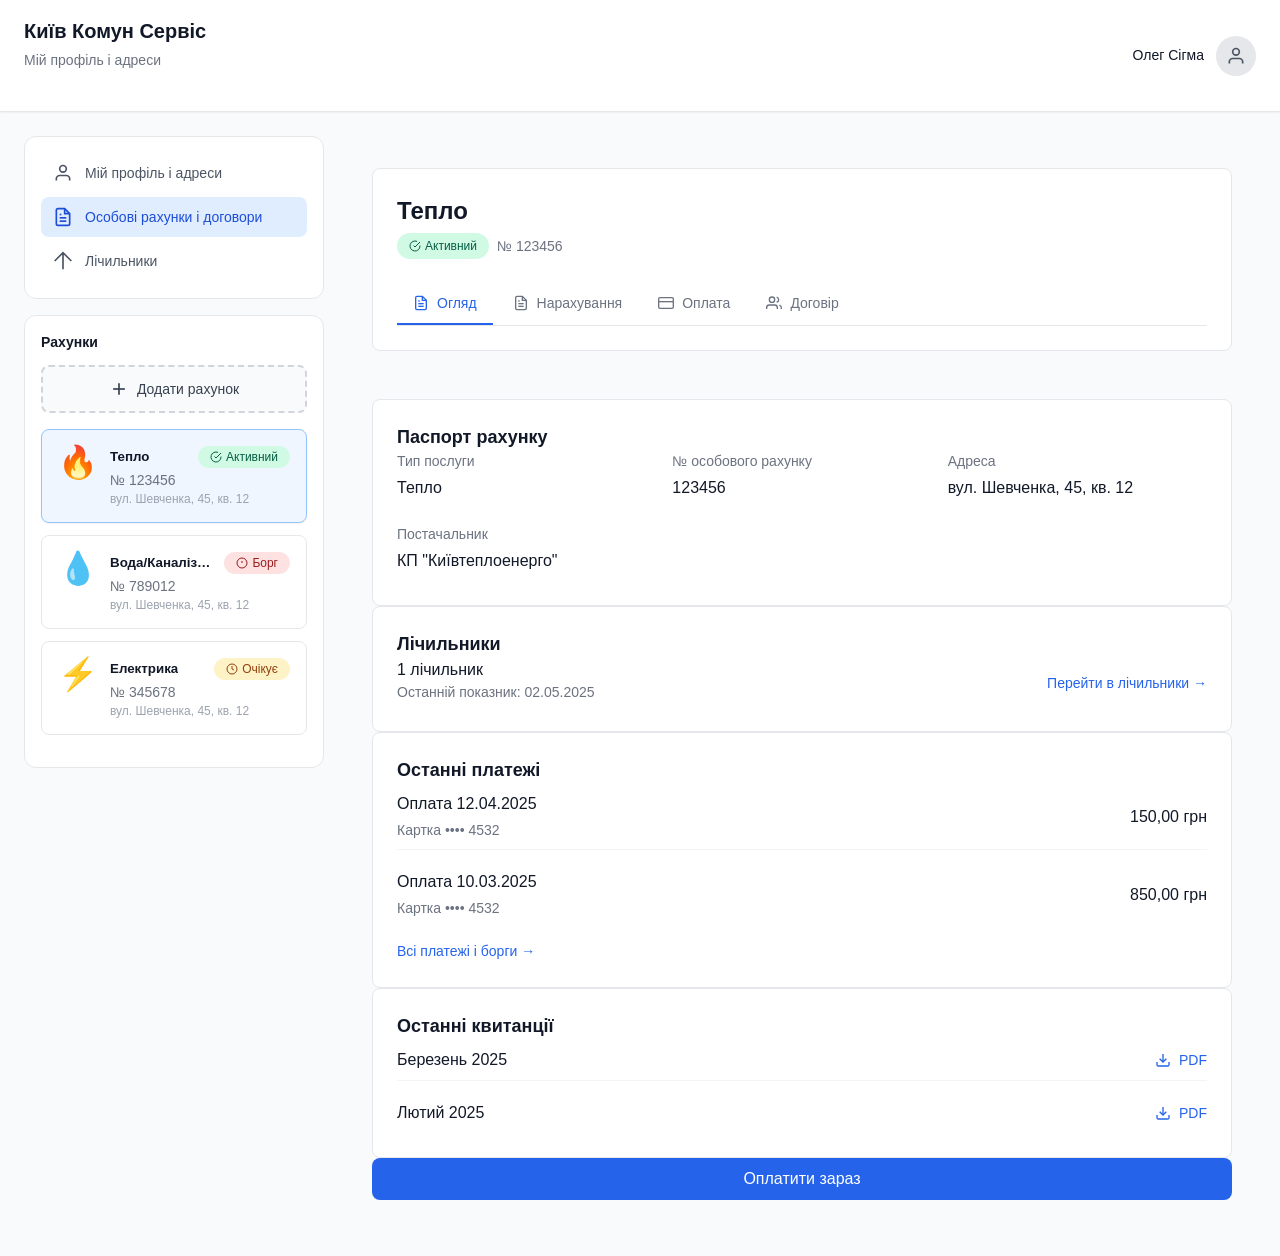
==== accounts.html @ 0140d70f "account add move to sidebar" ====
<!DOCTYPE html>
<html lang="uk">
<head>
    <meta charset="UTF-8">
    <meta name="viewport" content="width=device-width, initial-scale=1.0">
    <title>Київ Комун Сервіс - Рахунки</title>
    <link rel="stylesheet" href="css/styles.css">
</head>
<body>
    <!-- Header -->
    <header class="header">
        <div class="header-container">
            <div class="header-left">
                <button class="mobile-menu-btn" id="mobileMenuBtn">
                    <svg class="menu-icon" width="24" height="24" viewBox="0 0 24 24" fill="none" stroke="currentColor" stroke-width="2">
                        <line x1="3" y1="12" x2="21" y2="12"></line>
                        <line x1="3" y1="6" x2="21" y2="6"></line>
                        <line x1="3" y1="18" x2="21" y2="18"></line>
                    </svg>
                    <svg class="close-icon hidden" width="24" height="24" viewBox="0 0 24 24" fill="none" stroke="currentColor" stroke-width="2">
                        <line x1="18" y1="6" x2="6" y2="18"></line>
                        <line x1="6" y1="6" x2="18" y2="18"></line>
                    </svg>
                </button>
                <div class="content-header-top">
                    <div class="content-title-wrapper">
                        <h1 class="header-title">Київ Комун Сервіс</h1>
                        <p class="user-subtitle">Мій профіль і адреси</p>
                    </div>
                </div>
            </div>
            <div class="header-right">
                <div class="user-info">
                    <p class="user-name">Олег Сігма</p>
                </div>
                <div class="user-avatar">
                    <svg width="20" height="20" viewBox="0 0 24 24" fill="none" stroke="currentColor" stroke-width="2">
                        <path d="M20 21v-2a4 4 0 0 0-4-4H8a4 4 0 0 0-4 4v2"></path>
                        <circle cx="12" cy="7" r="4"></circle>
                    </svg>
                </div>
            </div>
        </div>
    </header>

    <div class="main-container">
    <div class="content-wrapper">
        <!-- Sidebar -->
        <aside class="sidebar" id="sidebar">

            
            <div class="sidebar-card">
                <nav class="nav-menu">
                    <a href="profile.html" class="nav-item">
                        <svg width="20" height="20" viewBox="0 0 24 24" fill="none" stroke="currentColor" stroke-width="2">
                            <path d="M20 21v-2a4 4 0 0 0-4-4H8a4 4 0 0 0-4 4v2"></path>
                            <circle cx="12" cy="7" r="4"></circle>
                        </svg>
                        <span>Мій профіль і адреси</span>
                    </a>

                    <a href="accounts.html" class="nav-item active">
                        <svg width="20" height="20" viewBox="0 0 24 24" fill="none" stroke="currentColor" stroke-width="2">
                            <path d="M14 2H6a2 2 0 0 0-2 2v16a2 2 0 0 0 2 2h12a2 2 0 0 0 2-2V8z"></path>
                            <polyline points="14 2 14 8 20 8"></polyline>
                            <line x1="16" y1="13" x2="8" y2="13"></line>
                            <line x1="16" y1="17" x2="8" y2="17"></line>
                            <polyline points="10 9 9 9 8 9"></polyline>
                        </svg>
                        <span>Особові рахунки і договори</span>
                    </a>

                    <a href="meters.html" class="nav-item">
                        <svg width="20" height="20" viewBox="0 0 24 24" fill="none" stroke="currentColor" stroke-width="2">
                            <path d="M12 2v20M2 12l10-10 10 10"></path>
                        </svg>
                        <span>Лічильники</span>
                    </a>
                </nav>
            </div>

            
            <div class="sidebar-content">
                <h2 class="sidebar-title">Рахунки</h2>
                <button class="add-account-btn sidebar-add-account">
                    <svg width="20" height="20" viewBox="0 0 24 24" fill="none" stroke="currentColor" stroke-width="2">
                        <line x1="12" y1="5" x2="12" y2="19"></line>
                        <line x1="5" y1="12" x2="19" y2="12"></line>
                    </svg>
                    Додати рахунок
                </button>

                <div class="accounts-list" id="accountsList"></div>
            </div>


            <button class="mobile-logout-btn">Вийти</button>
        </aside>


            <!-- Main Content -->
            <main class="main-content">
                <div class="content-header">
                    <div class="content-header-top">
                        <div>
                            <h2 class="content-title" id="accountTitle"></h2>
                            <div class="content-meta" id="accountMeta"></div>
                        </div>
                    </div>

                    <!-- Tabs -->
                    <div class="tabs-container">
                        <nav class="tabs" id="tabs">
                            <button class="tab active" data-tab="overview">
                                <svg width="16" height="16" viewBox="0 0 24 24" fill="none" stroke="currentColor" stroke-width="2">
                                    <path d="M14 2H6a2 2 0 0 0-2 2v16a2 2 0 0 0 2 2h12a2 2 0 0 0 2-2V8z"></path>
                                    <polyline points="14 2 14 8 20 8"></polyline>
                                    <line x1="16" y1="13" x2="8" y2="13"></line>
                                    <line x1="16" y1="17" x2="8" y2="17"></line>
                                    <polyline points="10 9 9 9 8 9"></polyline>
                                </svg>
                                Огляд
                            </button>
                            <button class="tab" data-tab="bills">
                                <svg width="16" height="16" viewBox="0 0 24 24" fill="none" stroke="currentColor" stroke-width="2">
                                    <path d="M14 2H6a2 2 0 0 0-2 2v16a2 2 0 0 0 2 2h12a2 2 0 0 0 2-2V8z"></path>
                                    <polyline points="14 2 14 8 20 8"></polyline>
                                    <line x1="16" y1="13" x2="8" y2="13"></line>
                                    <line x1="16" y1="17" x2="8" y2="17"></line>
                                    <polyline points="10 9 9 9 8 9"></polyline>
                                </svg>
                                Нарахування
                            </button>
                            <button class="tab" data-tab="payment">
                                <svg width="16" height="16" viewBox="0 0 24 24" fill="none" stroke="currentColor" stroke-width="2">
                                    <rect x="1" y="4" width="22" height="16" rx="2" ry="2"></rect>
                                    <line x1="1" y1="10" x2="23" y2="10"></line>
                                </svg>
                                Оплата
                            </button>
                            <button class="tab" data-tab="contract">
                                <svg width="16" height="16" viewBox="0 0 24 24" fill="none" stroke="currentColor" stroke-width="2">
                                    <path d="M17 21v-2a4 4 0 0 0-4-4H5a4 4 0 0 0-4 4v2"></path>
                                    <circle cx="9" cy="7" r="4"></circle>
                                    <path d="M23 21v-2a4 4 0 0 0-3-3.87"></path>
                                    <path d="M16 3.13a4 4 0 0 1 0 7.75"></path>
                                </svg>
                                Договір
                            </button>
                        </nav>
                    </div>
                </div>

                
                <div class="tab-content" id="tabContent"></div>
            </main>
        </div>
    </div>

    <script src="js/accounts.js"></script>
</body>
</html>
---- css/styles.css ----
/* =========================
   1. RESET
   ========================= */
* {
    margin: 0;
    padding: 0;
    box-sizing: border-box;
}

body {
    font-family: -apple-system, BlinkMacSystemFont, 'Segoe UI', Roboto, 'Helvetica Neue', Arial, sans-serif;
    background-color: #f9fafb;
    color: #111827;
    min-height: 100vh;
    line-height: 1.5;
}

.hidden {
    display: none !important;
}

/* Утиліти */
.text-right { text-align: right; }
.text-center { text-align: center; }
.font-medium { font-weight: 500; }

/* =========================
   2. ХЕДЕР 
   ========================= */

.header {
    background: #ffffff;
    border-bottom: 1px solid #e5e7eb;
    position: sticky;
    top: 0;
    z-index: 100;
    box-shadow: 0 1px 2px rgba(0,0,0,0.05);
}


.header-content,
.header-container {
    max-width: 1280px;
    margin: 0 auto;
    padding: 1rem 1.5rem;
    display: flex;
    align-items: center;
    justify-content: space-between;
    gap: 1.5rem;
}

.header-left {
    display: flex;
    align-items: center;
    gap: 0.75rem;
}

.header-right {
    display: flex;
    align-items: center;
    gap: 0.75rem;
}

.header-title {
    font-size: 1.25rem;
    font-weight: 700;
    color: #111827;
}

/* Для головної: логотип + "Контакти" + юзер */
.logo {
    font-size: 1.25rem;
    font-weight: 700;
    color: #111827;
    cursor: pointer;
    transition: color 0.2s;
}

.logo:hover {
    color: #2563eb;
}


.header-spacer {
    flex: 1;
}

/* Мобільне меню (кабінет) */
.mobile-menu-btn {
    display: none;
    padding: 0.5rem;
    background: none;
    border: none;
    cursor: pointer;
    border-radius: 0.5rem;
    transition: background-color 0.2s;
}

.mobile-menu-btn:hover {
    background-color: #f3f4f6;
}

/* Блок юзера в хедері (усі сторінки з особистим кабінетом + головна) */
.user-info {
    display: flex;
    align-items: center;
    gap: 0.5rem;
    text-align: right;
}

.user-details {
    text-align: right;
}

.user-name {
    font-size: 0.875rem;
    font-weight: 500;
    color: #111827;
}

.user-subtitle {
    font-size: 0.75rem;
    color: #6b7280;
}

.logout-btn {
    font-size: 0.75rem;
    color: #2563eb;
    background: none;
    border: none;
    cursor: pointer;
    transition: color 0.2s;
}

.logout-btn:hover {
    color: #1d4ed8;
}

.user-avatar {
    width: 40px;
    height: 40px;
    background: #e5e7eb;
    border-radius: 50%;
    display: flex;
    align-items: center;
    justify-content: center;
    color: #4b5563;
}

/* =========================
   3. ДРОПДАУН "КОНТАКТИ" (головна)
   ========================= */

.contacts-dropdown {
    position: relative;
    margin-right: 2rem;
    font-weight: 500;
    cursor: pointer;
}

.contacts-btn {
    color: #1f2937;
    transition: color 0.2s;
}

.contacts-btn:hover {
    color: #2563eb;
}

.contacts-panel {
    position: absolute;
    top: 120%;
    right: 0;
    width: 220px;
    padding: 1rem;
    background: rgba(255, 255, 255, 0.85);
    backdrop-filter: blur(6px);
    border-radius: 0.5rem;
    box-shadow: 0 4px 15px rgba(0,0,0,0.15);

    opacity: 0;
    pointer-events: none;
    transform: translateY(-10px);
    transition: all 0.25s ease;
}

.contacts-dropdown:hover .contacts-panel {
    opacity: 1;
    pointer-events: auto;
    transform: translateY(0);
}

.contacts-panel p {
    margin: 0.25rem 0;
    font-size: 0.9rem;
}



/* =========================
   4. ГОЛОВНА СТОРІНКА (index.html)
   ========================= */

.main-content {
    max-width: 1280px;
    margin: 0 auto;
    padding: 2rem 1.5rem;
}

/* Карусель новин */
.news-carousel {
    background: #f9fafb;
    border-radius: 0.5rem;
    padding: 2rem 1rem;
    margin-bottom: 2rem;
    position: relative;
    overflow: hidden;
}

/* Контейнер з картками */
.news-wrapper {
    display: flex;
    gap: 1rem;
    padding: 0 3rem;
    overflow: hidden;
}

/* Для логіки карусель*/
#newsWrapper {
    display: flex;
    gap: 1rem;
    overflow: hidden;
}

.slide-animation {
    transition: transform 0.3s ease;
    transform: translateX(-20px);
}

.news-card {
    flex: 0 0 250px;
    background: white;
    border-radius: 0.5rem;
    padding: 1.5rem;
    box-shadow: 0 1px 3px rgba(0,0,0,0.1);
}

.news-image {
    aspect-ratio: 16/9;
    background: #e5e7eb;
    border-radius: 0.5rem;
    margin-bottom: 1rem;
    display: flex;
    align-items: center;
    justify-content: center;
}

.news-title {
    font-weight: 600;
    text-align: center;
    margin-bottom: 0.5rem;
    font-size: 1rem;
}

.news-content {
    font-size: 0.875rem;
    color: #6b7280;
    text-align: center;
}

/* Стрілки каруселі */
.carousel-btn {
    position: absolute;
    top: 50%;
    transform: translateY(-50%);
    background: white;
    border: none;
    width: 40px;
    height: 40px;
    border-radius: 50%;
    box-shadow: 0 2px 8px rgba(0,0,0,0.15);
    cursor: pointer;
    z-index: 10;
    transition: all 0.2s;
}

.carousel-btn:hover {
    background: #f9fafb;
    box-shadow: 0 4px 12px rgba(0,0,0,0.2);
}

.carousel-btn.prev {
    left: 1rem;
}

.carousel-btn.next {
    right: 1rem;
}

/* Швидкі дії */
.quick-actions {
    display: grid;
    grid-template-columns: repeat(auto-fit, minmax(200px, 1fr));
    gap: 1rem;
    margin-bottom: 2rem;
}

.action-btn {
    background: #d1d5db;
    padding: 1.5rem 1rem;
    border-radius: 0.5rem;
    text-align: center;
    font-weight: 500;
    cursor: pointer;
    border: none;
    transition: background 0.2s;
    font-size: 0.9rem;
}

.action-btn:hover {
    background: #9ca3af;
}

/* Нижня сітка */
.home-grid {
    display: grid;
    grid-template-columns: 1fr 2fr;
    gap: 1rem;
}

.grid-left {
    display: flex;
    flex-direction: column;
    gap: 1rem;
}

.info-card {
    background: #d1d5db;
    border-radius: 0.5rem;
    padding: 3rem 1.5rem;
    display: flex;
    align-items: center;
    justify-content: center;
}

.info-card h3 {
    font-weight: 600;
    text-align: center;
}

.info-card-large h3 {
    font-size: 1.125rem;
}

/* Нижні кнопки  */
.bottom-section {
    display: flex;
    gap: 24px;
    margin-top: 40px;
    align-items: stretch; 
}


.left-boxes {
    display: flex;
    flex-direction: column;
    gap: 16px;
    flex: 2;           
}

.left-btn {
    flex: 1; 
    background: white;
    border: 1px solid #e5e7eb;
    border-radius: 12px;
    padding: 32px;
    font-size: 20px;
    font-weight: 600;
    text-align: center;
    cursor: pointer;
    transition: background 0.2s, border-color 0.2s;
}

.left-btn:hover {
    background: #f9fafb;
}

/* FAQ  */
.faq-container {
    flex: 3;               
    background: white;
    border: 1px solid #e5e7eb;
    border-radius: 12px;
    padding: 24px;
    display: flex;
    flex-direction: column;
}

.faq-title {
    font-size: 1.75rem;
    font-weight: 700;
    margin-bottom: 1.5rem;
}

.faq-item {
    border-bottom: 1px solid #e5e7eb;
}

.faq-question-btn {
    width: 100%;
    padding: 1rem 0.5rem;
    background: none;
    border: none;
    cursor: pointer;
    display: flex;
    justify-content: space-between;
    align-items: center;
    text-align: left;
    transition: background 0.15s;
}

.faq-question-btn:hover {
    background: #f9fafb;
}

.faq-question-text {
    font-size: 1rem;
    font-weight: 500;
    padding-right: 1rem;
}

.faq-answer {
    padding: 0 0.5rem 1rem;
    color: #6b7280;
    display: none;
}

.faq-arrow {
    transition: transform 0.3s ease;
}

.faq-item.open .faq-arrow {
    transform: rotate(180deg);
}

.faq-item.open .faq-answer {
    display: block;
}

/* Adaptive */
@media (max-width: 900px) {
    .bottom-section {
        grid-template-columns: 1fr;
    }
}

/* Адаптив головної */
@media (max-width: 768px) {
    .home-grid {
        grid-template-columns: 1fr;
    }
    
    .quick-actions {
        grid-template-columns: repeat(2, 1fr);
    }
}


/* =========================
   5. ЛОГІН (login.html)
   ========================= */

.login-container {
    min-height: 100vh;
    display: flex;
    align-items: center;
    justify-content: center;
    padding: 1rem;
}

.login-card {
    background: white;
    border-radius: 0.5rem;
    width: 100%;
    max-width: 500px;
    box-shadow: 0 4px 6px rgba(0,0,0,0.1);
}

.login-header {
    background: white;
    padding: 1.5rem;
    border-bottom: 1px solid #e5e7eb;
    border-radius: 0.5rem 0.5rem 0 0;
}

.login-header h1 {
    font-size: 1.5rem;
    font-weight: 700;
}

.login-body {
    padding: 2rem;
}

.login-form-wrapper {
    background: #e5e7eb;
    padding: 2rem;
    border-radius: 0.5rem;
}

.login-title {
    font-size: 1.25rem;
    font-weight: 600;
    text-align: center;
    margin-bottom: 2rem;
}


.form-group {
    margin-bottom: 1.5rem;
}

.form-label {
    display: block;
    font-size: 0.875rem;
    font-weight: 500;
    margin-bottom: 0.5rem;
    color: #374151;
}

.form-input {
    width: 100%;
    padding: 0.75rem 1rem;
    border: 1px solid #d1d5db;
    border-radius: 0.5rem;
    font-size: 1rem;
    transition: all 0.2s;
}

.form-input:focus {
    outline: none;
    border-color: #2563eb;
    box-shadow: 0 0 0 3px rgba(37, 99, 235, 0.1);
}


.forgot-password {
    text-align: right;
    margin-top: 0.5rem;
}

.forgot-password button {
    background: none;
    border: none;
    color: #2563eb;
    font-size: 0.875rem;
    cursor: pointer;
    transition: color 0.2s;
}

.forgot-password button:hover {
    color: #1d4ed8;
}

/* Кнопки */
.btn-primary {
    width: 100%;
    background: #2563eb;
    color: white;
    padding: 0.75rem;
    border: none;
    border-radius: 0.5rem;
    font-weight: 500;
    cursor: pointer;
    transition: background 0.2s;
    font-size: 1rem;
}

.btn-primary:hover {
    background: #1d4ed8;
}

.btn-small {
    width: auto;
    padding: 0.5rem 1rem;
}

.btn-secondary {
    padding: 0.75rem 1.5rem;
    background: #f3f4f6;
    border: none;
    border-radius: 0.5rem;
    cursor: pointer;
    transition: background 0.2s;
    font-weight: 500;
}

.btn-secondary:hover {
    background: #e5e7eb;
}

.btn-danger {
    display: inline-flex;
    align-items: center;
    gap: 0.5rem;
    padding: 0.5rem 1rem;
    background: #dc2626;
    color: white;
    font-weight: 500;
    border: none;
    border-radius: 0.5rem;
    cursor: pointer;
    transition: background 0.2s;
}

.btn-danger:hover {
    background: #b91c1c;
}

/* =========================
   6. ЛЕЙАУТ ОСОБИСТОГО КАБІНЕТУ (accounts / meters / profile)
   ========================= */

.main-container {
    max-width: 1280px;
    margin: 0 auto;
    padding: 1.5rem;
}

.content-wrapper {
    display: flex;
    gap: 1.5rem;
}

.content-header-top {
    display: flex;
    align-items: flex-start;      /* щоб текст був вирівняний зліва */
    gap: 0.5rem;
}

.content-title-wrapper {
    display: flex;
    flex-direction: column;
    gap: 0.25rem;
}

.content-title {
    font-size: 1.25rem;
    font-weight: 700;
    color: #111827;
    margin: 0;
}

.user-subtitle {
    margin: 0;
    font-size: 0.875rem;
    color: #6b7280;
}

/* Сайдбар */
.sidebar {
    width: 300px;
    flex-shrink: 0;
}

.sidebar-card,
.sidebar-content {
    background-color: #ffffff;
    border: 1px solid #e5e7eb;
    border-radius: 0.75rem;
    padding: 1rem;
    margin-bottom: 1rem;
}

.sidebar-title {
    font-size: 0.875rem;
    font-weight: 600;
    color: #111827;
    margin-bottom: 0.75rem;
}

/* Навігація у сайдбарі */
.nav-menu {
    display: flex;
    flex-direction: column;
    gap: 0.25rem;
}

.nav-item {
    display: flex;
    align-items: center;
    gap: 0.75rem;
    padding: 0.6rem 0.75rem;
    border-radius: 0.5rem;
    text-decoration: none;
    color: #4b5563;
    font-size: 0.875rem;
    transition: background 0.15s, color 0.15s;
}

.nav-item svg {
    flex-shrink: 0;
}

.nav-item:hover {
    background: #f3f4f6;
}

.nav-item.active {
    background: #e0edff;
    color: #1d4ed8;
}

/* Адреси в сайдбарі (рахунки / профіль) */
.address-list-sidebar {
    display: flex;
    flex-direction: column;
    gap: 0.5rem;
}

.address-item-sidebar {
    padding: 0.75rem;
    border-radius: 0.75rem;
    border: 1px solid #e5e7eb;
    background: #f9fafb;
    font-size: 0.875rem;
    cursor: pointer;
    transition: border-color 0.15s, background 0.15s;
}

.address-item-sidebar.active {
    border-color: #2563eb;
    background: #e0edff;
}

.address-item-sidebar small {
    display: block;
    margin-top: 0.25rem;
    color: #6b7280;
    font-size: 0.75rem;
}

/* Кнопка логуту на мобайлі */
.mobile-logout-btn {
    display: none;
    width: 100%;
    padding: 0.5rem;
    margin-top: 0.5rem;
    border-radius: 0.5rem;
    border: none;
    background: #f3f4f6;
    font-size: 0.875rem;
    cursor: pointer;
}

/* Основна зона контенту в кабінеті */
.content-wrapper .main-content {
    flex: 1;
    min-width: 0;
    display: flex;
    flex-direction: column;
    gap: 1.5rem;
}

/* універсальні картки */
.card {
    background-color: #ffffff;
    border: 1px solid #e5e7eb;
    border-radius: 0.5rem;
    padding: 1.5rem;
}

.card-header {
    display: flex;
    align-items: center;
    justify-content: space-between;
    margin-bottom: 1rem;
}

.card-title {
    font-size: 1.125rem;
    font-weight: 600;
    color: #111827;
}

/* =========================
   7. СТОРІНКА РАХУНКІВ (accounts.html)
   ========================= */

/* Сайдбар з рахунками */
.accounts-list {
    display: flex;
    flex-direction: column;
    gap: 0.75rem;
    margin-bottom: 1rem;
}

.account-card {
    width: 100%;
    text-align: left;
    padding: 1rem;
    border-radius: 0.5rem;
    border: 1px solid #e5e7eb;
    background: white;
    cursor: pointer;
    transition: all 0.2s;
}

.account-card:hover {
    border-color: #d1d5db;
}

.account-card.active {
    background: #eff6ff;
    border-color: #93c5fd;
    box-shadow: 0 1px 2px rgba(0, 0, 0, 0.05);
}

.account-card-content {
    display: flex;
    gap: 0.75rem;
}

.account-icon {
    font-size: 2rem;
    line-height: 1;
}

.account-details {
    flex: 1;
    min-width: 0;
}

.account-header {
    display: flex;
    align-items: center;
    justify-content: space-between;
    gap: 0.5rem;
    margin-bottom: 0.25rem;
}

.account-type {
    font-weight: 600;
    color: #111827;
    white-space: nowrap;
    overflow: hidden;
    text-overflow: ellipsis;
}

.account-number {
    font-size: 0.875rem;
    color: #6b7280;
    margin-bottom: 0.25rem;
}

.account-address {
    font-size: 0.75rem;
    color: #9ca3af;
    white-space: nowrap;
    overflow: hidden;
    text-overflow: ellipsis;
}

.add-account-btn {
    width: 100%;
    display: flex;
    align-items: center;
    justify-content: center;
    gap: 0.5rem;
    padding: 0.75rem;
    border: 2px dashed #d1d5db;
    border-radius: 0.5rem;
    background: none;
    color: #4b5563;
    font-weight: 500;
    cursor: pointer;
    transition: all 0.2s;
}


.add-account-btn:hover {
    border-color: #9ca3af;
    color: #374151;
}

.sidebar-add-account {
    width: 100%;
    padding: 0.75rem;
    margin-bottom: 1rem;
    border: 2px dashed #d1d5db;
    border-radius: 0.5rem;
    background: #f9fafb;
    color: #374151;
    font-size: 0.875rem;
    font-weight: 500;
    display: flex;
    align-items: center;
    justify-content: center;
    gap: 0.5rem;
    cursor: pointer;
    transition: 0.2s;
}

.sidebar-add-account:hover {
    background: #f3f4f6;
    border-color: #9ca3af;
}

/* Статуси */
.status-badge {
    display: inline-flex;
    align-items: center;
    gap: 0.25rem;
    padding: 0.25rem 0.75rem;
    border-radius: 9999px;
    font-size: 0.75rem;
    font-weight: 500;
}

.status-badge svg {
    width: 0.75rem;
    height: 0.75rem;
}

.status-active,
.status-success,
.status-badge.active {
    background: #d1fae5;
    color: #065f46;
}

.status-badge.debt {
    background: #fee2e2;
    color: #991b1b;
}

.status-badge.pending {
    background: #fef3c7;
    color: #92400e;
}

/* Верхня частина контенту */
.content-header {
    background: white;
    border: 1px solid #e5e7eb;
    border-radius: 0.5rem;
    padding: 1.5rem;
    margin-bottom: 1.5rem;
}

.content-header-top {
    display: flex;
    align-items: center;
    justify-content: space-between;
    gap: 1rem;
    margin-bottom: 1.5rem;
}

.content-title {
    font-size: 1.5rem;
    font-weight: 700;
    color: #111827;
    margin-bottom: 0.25rem;
}

.content-meta {
    display: flex;
    align-items: center;
    gap: 0.5rem;
}

.account-number-display {
    font-size: 0.875rem;
    color: #6b7280;
}

/* Таби */
.tabs-container {
    border-bottom: 1px solid #e5e7eb;
}

.tabs {
    display: flex;
    gap: 0.25rem;
    overflow-x: auto;
}

.tab {
    display: flex;
    align-items: center;
    gap: 0.5rem;
    padding: 0.75rem 1rem;
    font-size: 0.875rem;
    font-weight: 500;
    color: #6b7280;
    background: none;
    border: none;
    border-bottom: 2px solid transparent;
    cursor: pointer;
    white-space: nowrap;
    transition: all 0.2s;
}

.tab:hover {
    color: #374151;
    border-bottom-color: #d1d5db;
}

.tab.active {
    color: #2563eb;
    border-bottom-color: #2563eb;
}

.tab-content {
    display: flex;
    flex-direction: column;
    gap: 1.5rem;
}

/* Сітка в картках */
.card-grid {
    display: grid;
    grid-template-columns: repeat(auto-fit, minmax(200px, 1fr));
    gap: 1rem;
}

.card-field {
    margin-bottom: 0.5rem;
}

.field-label {
    font-size: 0.875rem;
    color: #6b7280;
    margin-bottom: 0.25rem;
}

.field-value {
    font-size: 1rem;
    font-weight: 500;
    color: #111827;
}

/* Платежі, рахунки */
.card-actions {
    display: flex;
    align-items: center;
    justify-content: space-between;
}

.link-btn {
    display: inline-flex;
    align-items: center;
    gap: 0.5rem;
    font-size: 0.875rem;
    font-weight: 500;
    color: #2563eb;
    background: none;
    border: none;
    cursor: pointer;
}

.link-btn:hover {
    color: #1d4ed8;
}

.payment-list {
    display: flex;
    flex-direction: column;
    gap: 0.75rem;
}

.payment-item {
    display: flex;
    align-items: center;
    justify-content: space-between;
    padding: 0.5rem 0;
    border-bottom: 1px solid #f3f4f6;
}

.payment-item:last-child {
    border-bottom: none;
}

.payment-info p:first-child {
    font-size: 1rem;
    color: #111827;
    margin-bottom: 0.25rem;
}

.payment-info p:last-child {
    font-size: 0.875rem;
    color: #6b7280;
}

.payment-amount {
    font-size: 1rem;
    font-weight: 500;
    color: #111827;
}

.bill-item {
    display: flex;
    align-items: center;
    justify-content: space-between;
    padding: 1rem;
    border: 1px solid #e5e7eb;
    border-radius: 0.5rem;
    transition: background 0.2s;
}

.bill-item:hover {
    background: #f9fafb;
}

.bill-info p:first-child {
    font-size: 1rem;
    font-weight: 500;
    color: #111827;
    margin-bottom: 0.25rem;
}

.bill-info p:last-child {
    font-size: 0.875rem;
    color: #6b7280;
}

.bill-actions {
    display: flex;
    align-items: center;
    gap: 0.75rem;
}

.balance-card {
    background: #fef2f2;
    border: 1px solid #fecaca;
    border-radius: 0.5rem;
    padding: 1rem;
    margin-bottom: 1rem;
}

.balance-label {
    font-size: 0.875rem;
    color: #6b7280;
    margin-bottom: 0.25rem;
}

.balance-amount {
    font-size: 1.5rem;
    font-weight: 700;
    color: #dc2626;
}

/* Чекбокси */
.checkbox-option {
    display: flex;
    align-items: center;
    gap: 0.75rem;
    padding: 1rem;
    border: 1px solid #e5e7eb;
    border-radius: 0.5rem;
    cursor: pointer;
    transition: background 0.2s;
}

.checkbox-option:hover {
    background: #f9fafb;
}

.checkbox-option input[type="checkbox"] {
    width: 1.25rem;
    height: 1.25rem;
    cursor: pointer;
}

.checkbox-content {
    flex: 1;
}

.checkbox-content p:first-child {
    font-weight: 500;
    color: #111827;
    margin-bottom: 0.25rem;
}

.checkbox-content p:last-child {
    font-size: 0.875rem;
    color: #6b7280;
}

/* Підсумок і автосписання */
.total-card {
    background: #f9fafb;
    border-radius: 0.5rem;
    padding: 1rem;
    margin-bottom: 1.5rem;
}

.total-content {
    display: flex;
    align-items: center;
    justify-content: space-between;
}

.total-label {
    font-size: 1rem;
    color: #6b7280;
}

.total-amount {
    font-size: 1.5rem;
    font-weight: 700;
    color: #111827;
}

.autopay-card {
    background: #f0fdf4;
    border: 1px solid #bbf7d0;
    border-radius: 0.5rem;
    padding: 1rem;
}

.autopay-content {
    display: flex;
    align-items: center;
    justify-content: space-between;
}

.autopay-info {
    display: flex;
    align-items: center;
    gap: 0.75rem;
}

.autopay-info svg {
    width: 1.25rem;
    height: 1.25rem;
    color: #16a34a;
}

.autopay-text p:first-child {
    font-weight: 500;
    color: #14532d;
    margin-bottom: 0.25rem;
}

.autopay-text p:last-child {
    font-size: 0.875rem;
    color: #15803d;
}

/* Небезпечні дії */
.danger-card {
    background: #fef2f2;
    border: 1px solid #fecaca;
    border-radius: 0.5rem;
    padding: 1.5rem;
}

.danger-card .card-title {
    color: #7f1d1d;
}

.danger-card p {
    font-size: 0.875rem;
    color: #991b1b;
    margin-bottom: 1rem;
}

.document-item {
    display: flex;
    align-items: center;
    justify-content: space-between;
    padding: 0.75rem;
    border: 1px solid #e5e7eb;
    border-radius: 0.5rem;
}

.document-item span {
    font-size: 0.875rem;
    color: #111827;
}

.select-input {
    padding: 0.5rem 0.75rem;
    border: 1px solid #d1d5db;
    border-radius: 0.5rem;
    font-size: 0.875rem;
    background: white;
    cursor: pointer;
}

/* =========================
   8. СТОРІНКА ЛІЧИЛЬНИКІВ (meters.html)
   ========================= */

/* Адреси */
.address-btn {
    width: 100%;
    text-align: left;
    padding: 0.75rem;
    border: 1px solid #e5e7eb;
    border-radius: 0.5rem;
    background-color: #ffffff;
    cursor: pointer;
    transition: all 0.2s;
}

.address-btn:hover {
    border-color: #d1d5db;
}

.address-btn.active {
    background-color: #eff6ff;
    border-color: #93c5fd;
}

.address-btn p {
    font-size: 0.875rem;
    color: #111827;
}

/* Послуги */
.services-list {
    display: flex;
    flex-direction: column;
    gap: 0.5rem;
}

.service-btn {
    display: flex;
    align-items: center;
    gap: 0.75rem;
    padding: 0.625rem 0.75rem;
    border: none;
    border-radius: 0.5rem;
    background-color: #f9fafb;
    color: #374151;
    cursor: pointer;
    transition: all 0.2s;
    width: 100%;
    text-align: left;
}

.service-btn:hover {
    background-color: #f3f4f6;
}

.service-btn.active {
    background-color: #2563eb;
    color: #ffffff;
    box-shadow: 0 1px 2px rgba(0, 0, 0, 0.05);
}

.service-icon {
    font-size: 1.125rem;
}

.service-name {
    font-size: 0.875rem;
    font-weight: 500;
}

/* Заголовок послуги */
.service-header {
    display: flex;
    align-items: flex-start;
    justify-content: space-between;
    gap: 1rem;
    margin-bottom: 1.5rem;
    flex-wrap: wrap;
}

.service-info {
    display: flex;
    align-items: flex-start;
    gap: 1rem;
}

.service-icon-large {
    font-size: 2.25rem;
}

.service-title {
    font-size: 1.5rem;
    font-weight: 700;
    color: #111827;
    margin-bottom: 0.5rem;
}

.service-subtitle {
    font-size: 0.875rem;
    color: #6b7280;
    margin-bottom: 0.5rem;
}

.unsubmitted-btn {
    padding: 0.5rem 1rem;
    background-color: #fce7f3;
    color: #be185d;
    border: none;
    border-radius: 0.5rem;
    font-size: 0.875rem;
    font-weight: 500;
    cursor: pointer;
    transition: background-color 0.2s;
    white-space: nowrap;
}

.unsubmitted-btn:hover {
    background-color: #fbcfe8;
}

/* Інфо по лічильнику */
.info-cards {
    display: grid;
    grid-template-columns: repeat(auto-fit, minmax(200px, 1fr));
    gap: 1rem;
}

.info-card {
    padding: 1rem;
    background-color: #f9fafb;
    border: 1px solid #e5e7eb;
    border-radius: 0.5rem;
}

.info-card-highlight {
    background-color: #eff6ff;
    border-color: #bfdbfe;
}

.info-card-header {
    display: flex;
    align-items: center;
    gap: 0.5rem;
    margin-bottom: 0.5rem;
}

.info-card-header svg {
    stroke: #6b7280;
}

.info-card-header p {
    font-size: 0.875rem;
    color: #6b7280;
}

.info-card-highlight .info-card-header p {
    color: #1e40af;
}

.info-card-value {
    font-size: 1rem;
    font-weight: 600;
    color: #111827;
}

.info-card-value-success {
    color: #059669;
}

.info-card-value-large {
    font-size: 1.25rem;
    font-weight: 700;
    color: #1e3a8a;
}

.info-card-detail {
    font-size: 0.75rem;
    color: #6b7280;
    margin-top: 0.25rem;
}

.info-card-detail-highlight {
    font-size: 0.75rem;
    color: #2563eb;
    margin-top: 0.25rem;
}

/* Кнопки в лічильниках */
.btn-text {
    display: flex;
    align-items: center;
    gap: 0.25rem;
    color: #2563eb;
    background: none;
    border: none;
    font-size: 0.875rem;
    font-weight: 500;
    cursor: pointer;
    transition: color 0.2s;
}

.btn-text:hover {
    color: #1d4ed8;
}

.btn-submit {
    flex: 1;
    padding: 0.75rem 1rem;
    background-color: #2563eb;
    color: #ffffff;
    border: none;
    border-radius: 0.5rem;
    font-weight: 500;
    cursor: pointer;
    transition: background-color 0.2s;
}

.btn-submit:hover {
    background-color: #1d4ed8;
}

.btn-cancel {
    padding: 0.75rem 1.5rem;
    background-color: #f3f4f6;
    color: #374151;
    border: none;
    border-radius: 0.5rem;
    font-weight: 500;
    cursor: pointer;
    transition: background-color 0.2s;
}

.btn-cancel:hover {
    background-color: #e5e7eb;
}

/* Форма подання показників */
.submit-form-container {
    display: flex;
    flex-direction: column;
    gap: 1rem;
}

.alert-info {
    display: flex;
    align-items: flex-start;
    gap: 0.75rem;
    padding: 1rem;
    background-color: #eff6ff;
    border: 1px solid #bfdbfe;
    border-radius: 0.5rem;
}

.alert-info svg {
    stroke: #2563eb;
    flex-shrink: 0;
    margin-top: 0.125rem;
}

.alert-title {
    font-size: 0.875rem;
    font-weight: 500;
    color: #1e3a8a;
}

.alert-value {
    font-size: 1.125rem;
    font-weight: 700;
    color: #1e3a8a;
}

.alert-date {
    font-size: 0.75rem;
    color: #1d4ed8;
}

.consumption-info {
    margin-top: 0.5rem;
    font-size: 0.875rem;
    font-weight: 500;
    color: #059669;
}

.form-actions {
    display: flex;
    gap: 0.75rem;
}

/* Порожній стан */
.empty-state {
    display: flex;
    flex-direction: column;
    align-items: center;
    justify-content: center;
    padding: 2rem;
    text-align: center;
    color: #6b7280;
}

.empty-state svg {
    stroke: #d1d5db;
    margin-bottom: 0.75rem;
}

.empty-state p {
    font-size: 0.875rem;
}

/* Таблиця історії */
.table-container {
    overflow-x: auto;
}

.history-table {
    width: 100%;
    border-collapse: collapse;
}

.history-table thead tr {
    border-bottom: 1px solid #e5e7eb;
}

.history-table th {
    padding: 0.75rem 1rem;
    text-align: left;
    font-size: 0.875rem;
    font-weight: 600;
    color: #374151;
}

.history-table td {
    padding: 0.75rem 1rem;
    font-size: 0.875rem;
    color: #111827;
}

.history-table tbody tr {
    border-bottom: 1px solid #f3f4f6;
    transition: background-color 0.2s;
}

.history-table tbody tr:hover {
    background-color: #f9fafb;
}

.table-footer {
    display: flex;
    align-items: center;
    justify-content: space-between;
    margin-top: 1rem;
}

.table-footer-text {
    font-size: 0.875rem;
    color: #6b7280;
}

/* Статистика споживання */
.stats-grid {
    display: grid;
    grid-template-columns: repeat(auto-fit, minmax(200px, 1fr));
    gap: 1rem;
    margin-bottom: 1.5rem;
}

.stat-card {
    padding: 1rem;
    border-radius: 0.5rem;
    border: 1px solid;
}

.stat-card-blue {
    background: linear-gradient(135deg, #eff6ff 0%, #dbeafe 100%);
    border-color: #bfdbfe;
}

.stat-card-green {
    background: linear-gradient(135deg, #f0fdf4 0%, #dcfce7 100%);
    border-color: #bbf7d0;
}

.stat-card-purple {
    background: linear-gradient(135deg, #faf5ff 0%, #f3e8ff 100%);
    border-color: #e9d5ff;
}

.stat-label {
    font-size: 0.875rem;
    margin-bottom: 0.25rem;
}

.stat-card-blue .stat-label { color: #1d4ed8; }
.stat-card-green .stat-label { color: #15803d; }
.stat-card-purple .stat-label { color: #7e22ce; }

.stat-value {
    font-size: 1.5rem;
    font-weight: 700;
}

.stat-card-blue .stat-value { color: #1e3a8a; }
.stat-card-green .stat-value { color: #14532d; }
.stat-card-purple .stat-value { color: #581c87; }

.stat-trend {
    display: flex;
    align-items: center;
    gap: 0.25rem;
    margin-top: 0.5rem;
}

.stat-trend svg {
    stroke: #2563eb;
}

.stat-trend span {
    font-size: 0.75rem;
    color: #1d4ed8;
}

.stat-detail {
    font-size: 0.75rem;
    margin-top: 0.5rem;
}

.stat-card-green .stat-detail { color: #15803d; }
.stat-card-purple .stat-detail { color: #7e22ce; }

/* Нагадування */
.alert-warning {
    display: flex;
    align-items: flex-start;
    gap: 0.75rem;
    padding: 1rem;
    background-color: #fef3c7;
    border: 1px solid #fde68a;
    border-radius: 0.5rem;
}

.alert-warning svg {
    stroke: #d97706;
    flex-shrink: 0;
    margin-top: 0.125rem;
}

.alert-warning-title {
    font-size: 0.875rem;
    font-weight: 500;
    color: #78350f;
    margin-bottom: 0.25rem;
}

.alert-warning-text {
    font-size: 0.875rem;
    color: #92400e;
}

/* =========================
   9. СТОРІНКА ПРОФІЛЮ (profile.html)
   ========================= */

.profile-card {
    background: #ffffff;
    border-radius: 0.75rem;
    border: 1px solid #e5e7eb;
    padding: 1.5rem 1.75rem 1.75rem;
}

.profile-title {
    font-size: 1rem;
    font-weight: 600;
    margin-bottom: 1.25rem;
}

.profile-header {
    display: flex;
    align-items: center;
    gap: 1rem;
    margin-bottom: 1.25rem;
}

.profile-avatar {
    width: 48px;
    height: 48px;
    border-radius: 9999px;
    background: #e5e7eb;
    display: flex;
    align-items: center;
    justify-content: center;
    color: #4b5563;
}

.profile-name {
    font-size: 1rem;
    font-weight: 500;
}

.profile-id {
    font-size: 0.875rem;
    color: #6b7280;
    margin-top: 0.15rem;
}

.profile-grid {
    display: grid;
    grid-template-columns: minmax(0, 1fr) minmax(0, 1fr);
    gap: 1rem;
    margin-bottom: 1.5rem;
}

.field-group label {
    display: block;
    font-size: 0.75rem;
    color: #6b7280;
    margin-bottom: 0.25rem;
}

.field-group input {
    width: 100%;
    padding: 0.55rem 0.75rem;
    border-radius: 0.5rem;
    border: 1px solid #e5e7eb;
    background: #f9fafb;
    font-size: 0.875rem;
    outline: none;
}

.field-group input:focus {
    border-color: #2563eb;
    background: #ffffff;
}


.addresses-main {
    margin-bottom: 1rem;
}

.addresses-label {
    font-size: 0.75rem;
    color: #6b7280;
    margin-bottom: 0.5rem;
}

.address-list-main {
    display: flex;
    flex-direction: column;
    gap: 0.4rem;
}

.address-row-static {
    padding: 0.6rem 0.75rem;     
    background: #f3f4f6;         
    border: 1px solid #e5e7eb;   
    border-radius: 0.5rem;       
    font-size: 0.9rem;          
    color: #111827;              
    cursor: default;            
}


.address-row-static + .address-row-static {
    margin-top: 0.4rem;
}



.change-password-btn {
    margin-top: 0.75rem;
    padding: 0;
    background: none;
    border: none;
    color: #2563eb;
    font-size: 0.875rem;
    cursor: pointer;
}

/* =========================
   10. АДАПТИВ ДЛЯ КАБІНЕТУ
   ========================= */

@media (max-width: 1024px) {
    .sidebar {
        display: none;
        position: fixed;
        top: 72px;
        left: 0;
        bottom: 0;
        width: 320px;
        background-color: #f9fafb;
        overflow-y: auto;
        padding: 1rem;
        z-index: 90;
    }

    .sidebar.mobile-open {
        display: block;
    }

    .mobile-menu-btn {
        display: inline-flex;
    }

    .mobile-logout-btn {
        display: block;
    }

    .content-wrapper {
        flex-direction: column;
    }
}

@media (max-width: 640px) {
    .header-title {
        font-size: 1rem;
    }

    .user-info {
        display: none;
    }

    .main-container {
        padding: 1rem;
    }

    .content-header {
        padding: 1rem;
    }

    .content-header-top {
        flex-direction: column;
        align-items: flex-start;
    }

    .card {
        padding: 1rem;
    }

    .card-grid {
        grid-template-columns: 1fr;
    }

    .service-header {
        flex-direction: column;
    }

    .info-cards {
        grid-template-columns: 1fr;
    }

    .stats-grid {
        grid-template-columns: 1fr;
    }

    .form-actions {
        flex-direction: column;
    }

    .btn-submit {
        width: 100%;
    }

    .profile-card {
        padding: 1.25rem;
    }

    .profile-grid {
        grid-template-columns: 1fr;
    }
}
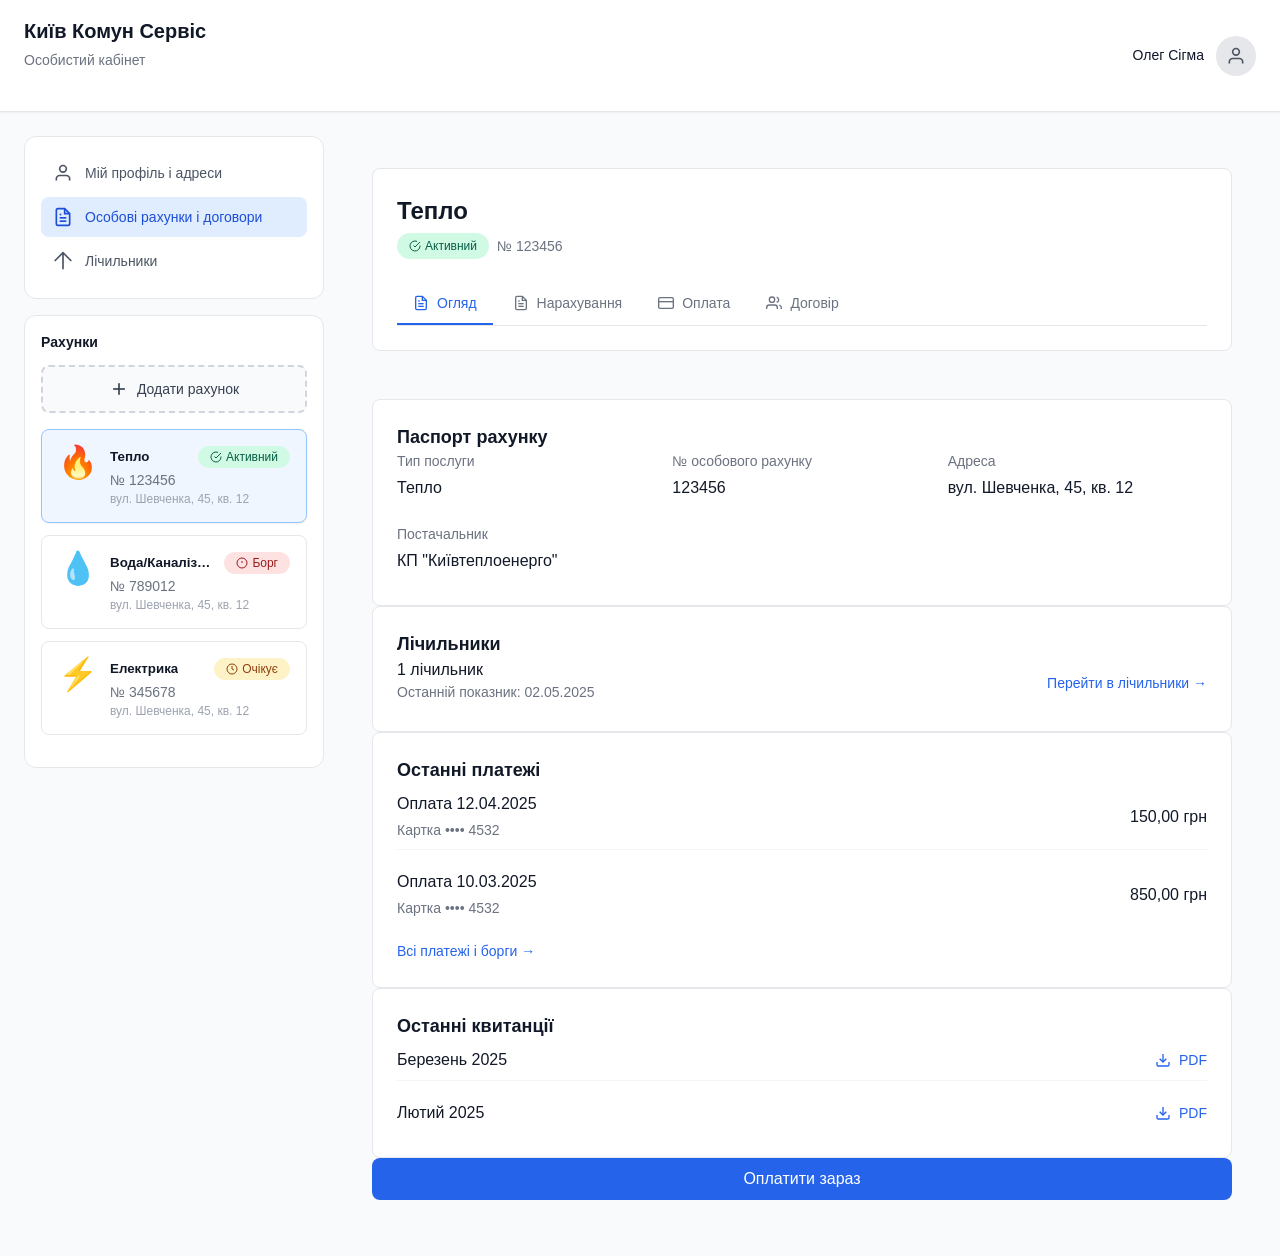
==== commit c841942e: "meters lineup header" ====
--- a/accounts.html
+++ b/accounts.html
@@ -25,7 +25,7 @@
                 <div class="content-header-top">
                     <div class="content-title-wrapper">
                         <h1 class="header-title">Київ Комун Сервіс</h1>
-                        <p class="user-subtitle">Мій профіль і адреси</p>
+                        <p class="user-subtitle">Особистий кабінет</p>
                     </div>
                 </div>
             </div>
--- a/css/styles.css
+++ b/css/styles.css
@@ -1413,7 +1413,7 @@
 /* Інфо по лічильнику */
 .info-cards {
     display: grid;
-    grid-template-columns: repeat(auto-fit, minmax(200px, 1fr));
+    grid-template-columns: repeat(3, minmax(260px, 1fr));
     gap: 1rem;
 }
 
@@ -1422,7 +1422,21 @@
     background-color: #f9fafb;
     border: 1px solid #e5e7eb;
     border-radius: 0.5rem;
-}
+
+    display: flex;
+    flex-direction: column;
+    align-items: center;       
+    justify-content: center;   
+    text-align: center;       
+}
+
+.info-card {
+    display: flex;
+    flex-direction: column;
+    justify-content: space-between;
+    gap: 6px;
+}
+
 
 .info-card-highlight {
     background-color: #eff6ff;
@@ -1432,18 +1446,19 @@
 .info-card-header {
     display: flex;
     align-items: center;
-    gap: 0.5rem;
-    margin-bottom: 0.5rem;
-}
-
-.info-card-header svg {
-    stroke: #6b7280;
-}
-
-.info-card-header p {
-    font-size: 0.875rem;
-    color: #6b7280;
-}
+    justify-content: center;
+    gap: 6px;
+    flex-wrap: nowrap;
+    white-space: nowrap;
+    margin-bottom: 0.75rem;
+    width: 100%;
+}
+
+.empty-placeholder {
+    visibility: hidden;
+    height: 1rem; 
+}
+
 
 .info-card-highlight .info-card-header p {
     color: #1e40af;
@@ -1464,6 +1479,9 @@
     font-weight: 700;
     color: #1e3a8a;
 }
+.info-card-value-large {
+    white-space: nowrap;
+}
 
 .info-card-detail {
     font-size: 0.75rem;
@@ -1475,6 +1493,23 @@
     font-size: 0.75rem;
     color: #2563eb;
     margin-top: 0.25rem;
+}
+
+.info-card-detail,
+.info-card-detail-highlight {
+    white-space: nowrap;
+}
+
+@media (max-width: 900px) {
+    .info-cards {
+        grid-template-columns: repeat(auto-fill, minmax(220px, 1fr));
+    }
+}
+
+@media (max-width: 600px) {
+    .info-cards {
+        grid-template-columns: 1fr;
+    }
 }
 
 /* Кнопки в лічильниках */
@@ -1959,3 +1994,4 @@
         grid-template-columns: 1fr;
     }
 }
+
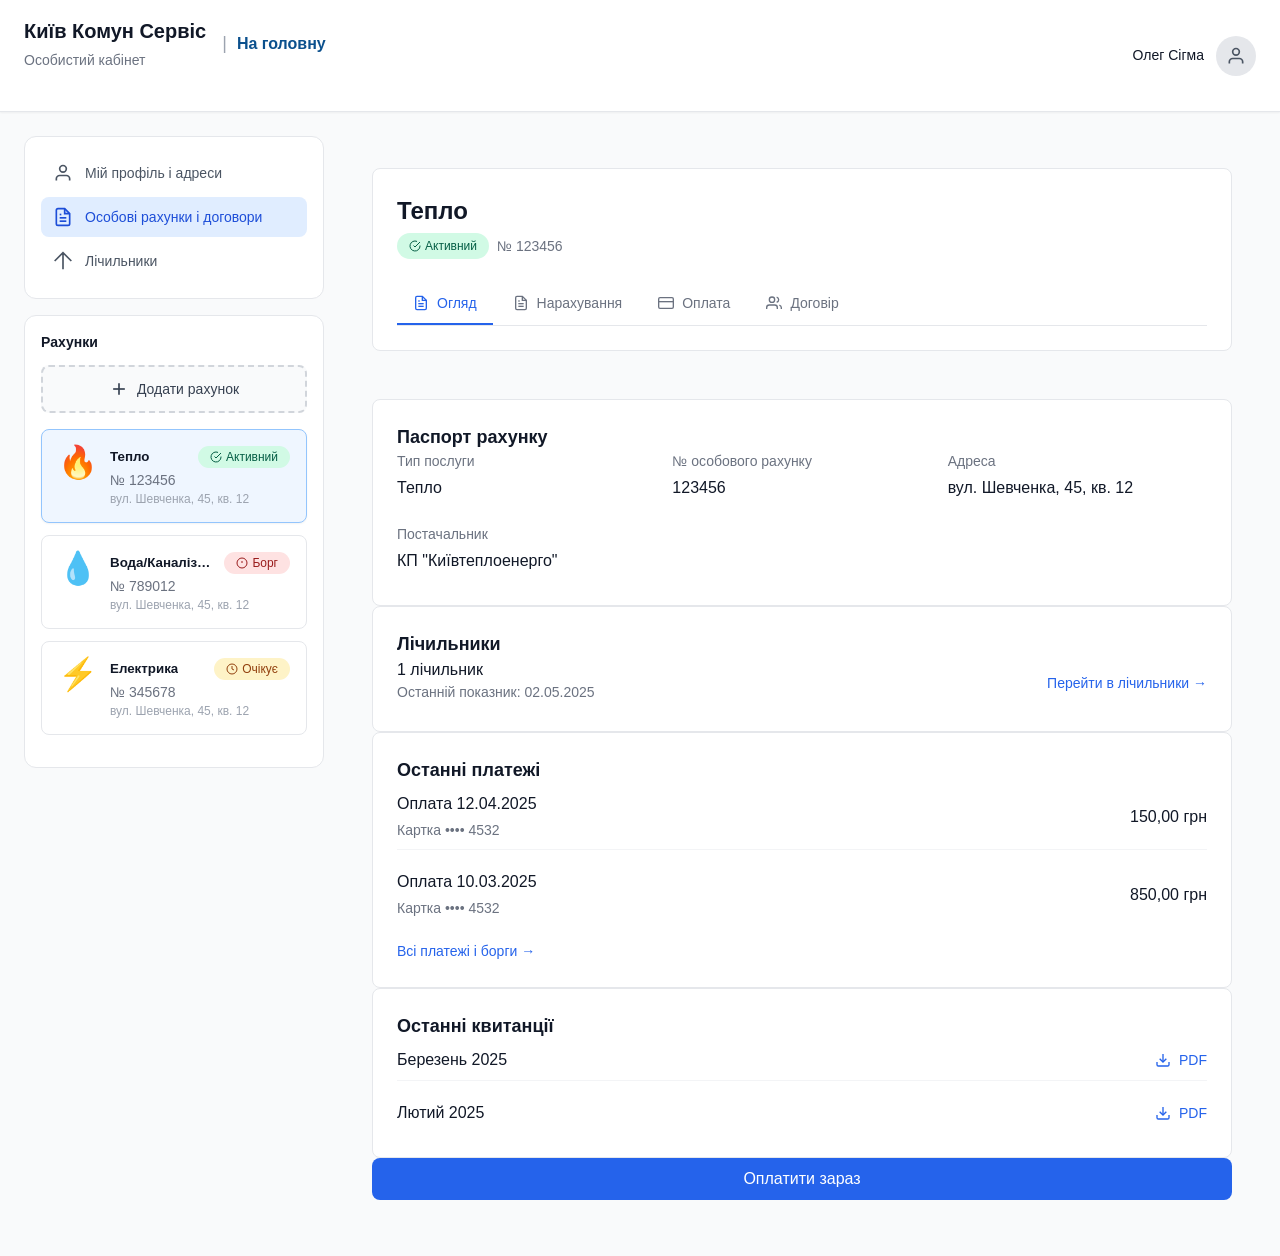
==== commit d57f2c78: "Main page button" ====
--- a/accounts.html
+++ b/accounts.html
@@ -26,6 +26,10 @@
                     <div class="content-title-wrapper">
                         <h1 class="header-title">Київ Комун Сервіс</h1>
                         <p class="user-subtitle">Особистий кабінет</p>
+                    </div>  
+                    <div class="back-home-wrapper">
+                        <span class="divider">|</span>
+                        <a href="index.html" class="back-home-link">На головну</a>
                     </div>
                 </div>
             </div>
--- a/css/styles.css
+++ b/css/styles.css
@@ -65,6 +65,30 @@
     font-size: 1.25rem;
     font-weight: 700;
     color: #111827;
+}
+.back-home-wrapper {
+    display: flex;
+    align-items: center;
+    gap: 10px;
+    font-size: 16px; /* було 14px → збільшено */
+}
+
+.divider {
+    color: #9ca3af;
+    font-weight: 300;
+    font-size: 18px; /* щоб виглядало акуратно при збільшенні */
+}
+
+.back-home-link {
+    color: #0B508D;
+    text-decoration: none;
+    font-weight: 600;  /* робить текст більш читабельним */
+    font-size: 16px;   /* збільшений розмір */
+    transition: color .2s ease;
+}
+
+.back-home-link:hover {
+    color: #083b68;
 }
 
 /* Для головної: логотип + "Контакти" + юзер */
@@ -634,7 +658,7 @@
 
 .content-header-top {
     display: flex;
-    align-items: flex-start;      /* щоб текст був вирівняний зліва */
+    align-items: flex-start;    
     gap: 0.5rem;
 }
 
@@ -1425,17 +1449,12 @@
 
     display: flex;
     flex-direction: column;
-    align-items: center;       
-    justify-content: center;   
-    text-align: center;       
-}
-
-.info-card {
-    display: flex;
-    flex-direction: column;
-    justify-content: space-between;
+    align-items: center;
+    justify-content: space-between; /* найсильніша, замінює justify-content:center */
+    text-align: center;
     gap: 6px;
 }
+
 
 
 .info-card-highlight {
@@ -1634,6 +1653,23 @@
 }
 
 /* Таблиця історії */
+
+.td-value {
+    text-align: left;
+}
+
+.td-consumption {
+    text-align: left;
+}
+
+.td-status {
+    text-align: left;
+}
+
+#historyTableBody td {
+    text-align: left !important;
+}
+
 .table-container {
     overflow-x: auto;
 }
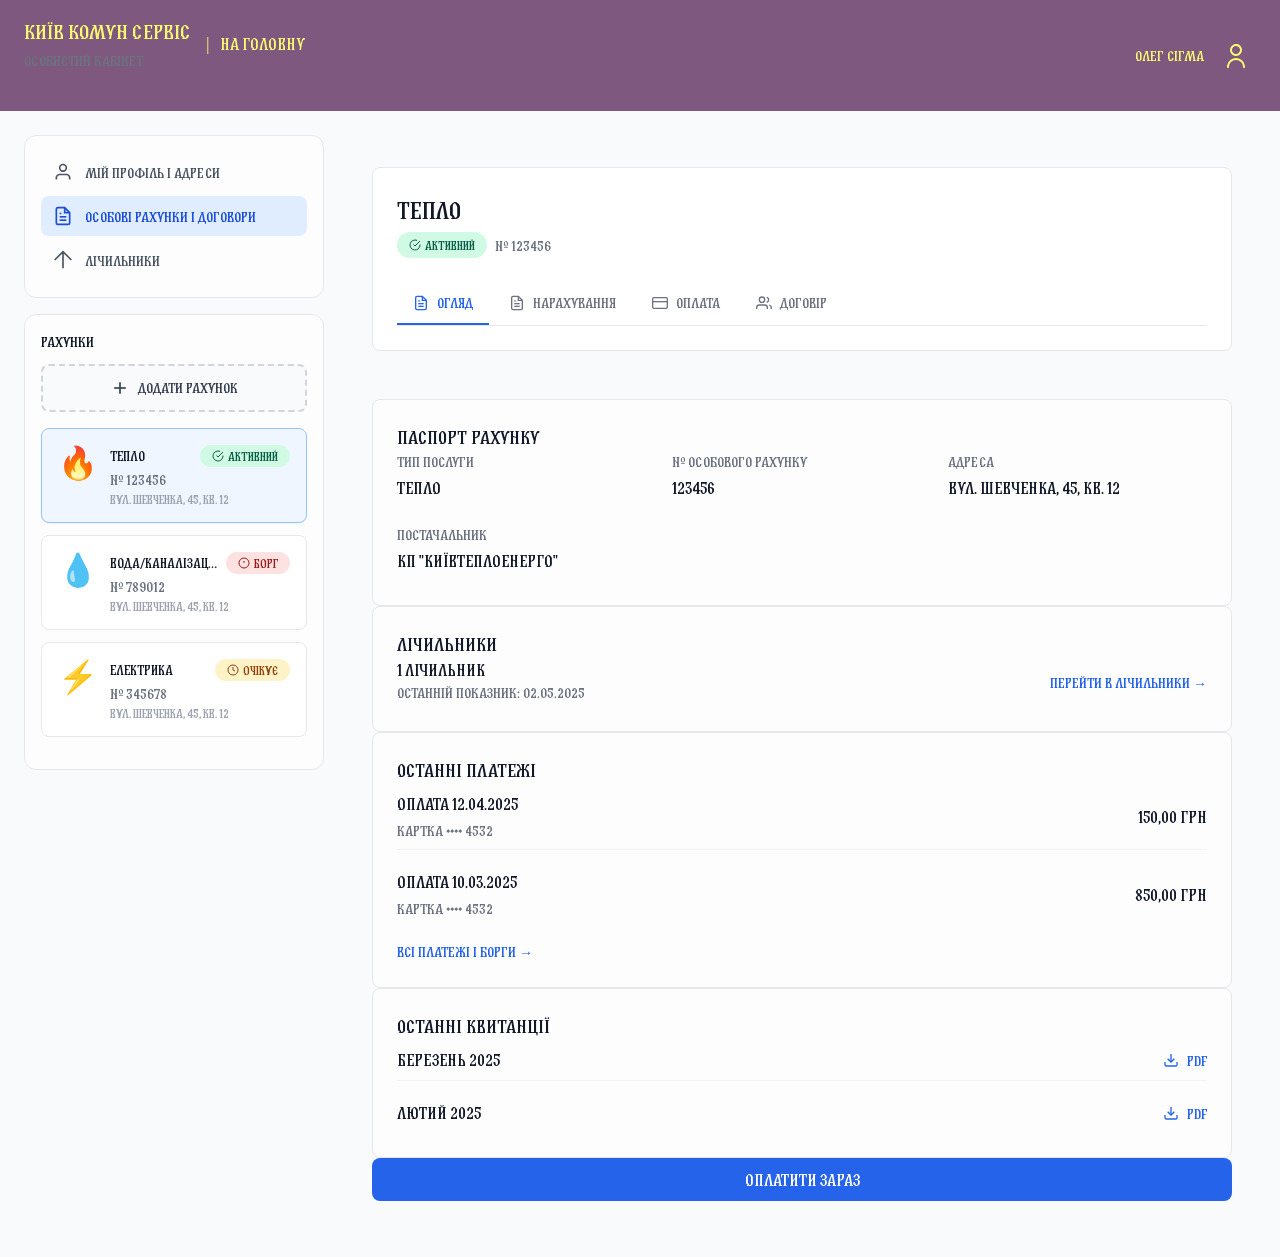
==== commit 9569b3e0: "Update accounts.html" ====
--- a/accounts.html
+++ b/accounts.html
@@ -37,12 +37,7 @@
                 <div class="user-info">
                     <p class="user-name">Олег Сігма</p>
                 </div>
-                <div class="user-avatar">
-                    <svg width="20" height="20" viewBox="0 0 24 24" fill="none" stroke="currentColor" stroke-width="2">
-                        <path d="M20 21v-2a4 4 0 0 0-4-4H8a4 4 0 0 0-4 4v2"></path>
-                        <circle cx="12" cy="7" r="4"></circle>
-                    </svg>
-                </div>
+                <div class="user-avatar"></div>
             </div>
         </div>
     </header>
@@ -163,4 +158,4 @@
 
     <script src="js/accounts.js"></script>
 </body>
-</html>+</html>
--- a/css/styles.css
+++ b/css/styles.css
@@ -1,5 +1,7 @@
+@import 'base.css';
+
 /* =========================
-   1. RESET
+   0. RESET
    ========================= */
 * {
     margin: 0;
@@ -8,11 +10,16 @@
 }
 
 body {
-    font-family: -apple-system, BlinkMacSystemFont, 'Segoe UI', Roboto, 'Helvetica Neue', Arial, sans-serif;
+    font-family: var(--font-main) !important;
     background-color: #f9fafb;
-    color: #111827;
+    color: var(--mauve);
     min-height: 100vh;
     line-height: 1.5;
+}
+
+button, input, textarea {
+    font-family: var(--font-main);
+    color: var(--mauve);
 }
 
 .hidden {
@@ -24,17 +31,66 @@
 .text-center { text-align: center; }
 .font-medium { font-weight: 500; }
 
+.my-gradient-bg {
+    background: linear-gradient(150deg, var(--mauve), var(--coral-soft));
+}
+
+.color-mauve {
+    color: var(--mauve);
+}
+
+.color-rosewood {
+    color: var(--rosewood);
+}
+
+.color-coral-soft {
+    color: var(--coral-soft);
+}
+
+.color-peach-bright {
+    color: var(--peach-bright);
+}
+
+.color-amber-soft {
+    color: var(--amber-soft);
+}
+
+.color-lemon-light {
+    color: var(--lemon-light);
+}
+
+.color-teal-muted {
+    color: var(--teal-muted);
+}
+
+.color-black input{
+    color: #111827;
+}
+
+/* =========================
+   1. FOOTER
+   ========================= */
+.footer {
+    background: #ffffff;
+    border-top: 1px solid #e5e7eb;
+    bottom: 0;
+    z-index: 100;
+    box-shadow: 0 -1px 2px rgba(0,0,0,0.05);
+    padding: 24px 0;
+    text-align: center;
+}
+
 /* =========================
    2. ХЕДЕР 
    ========================= */
 
 .header {
-    background: #ffffff;
-    border-bottom: 1px solid #e5e7eb;
+    background: #7E587E;
+    border-bottom: none;
     position: sticky;
     top: 0;
     z-index: 100;
-    box-shadow: 0 1px 2px rgba(0,0,0,0.05);
+    box-shadow: none;
 }
 
 
@@ -64,44 +120,44 @@
 .header-title {
     font-size: 1.25rem;
     font-weight: 700;
-    color: #111827;
+    color: #F9F871; 
 }
 .back-home-wrapper {
     display: flex;
     align-items: center;
     gap: 10px;
-    font-size: 16px; /* було 14px → збільшено */
+    font-size: 16px; 
 }
 
 .divider {
-    color: #9ca3af;
+    color: #F9F871;
     font-weight: 300;
-    font-size: 18px; /* щоб виглядало акуратно при збільшенні */
+    font-size: 18px; 
 }
 
 .back-home-link {
-    color: #0B508D;
+    color: #F9F871; 
     text-decoration: none;
-    font-weight: 600;  /* робить текст більш читабельним */
-    font-size: 16px;   /* збільшений розмір */
+    font-weight: 600;  
+    font-size: 16px;   
     transition: color .2s ease;
 }
 
 .back-home-link:hover {
-    color: #083b68;
-}
-
-/* Для головної: логотип + "Контакти" + юзер */
+    color: #F9F871;
+}
+
+/* Для головної: логотип,Контакти,юзер */
 .logo {
     font-size: 1.25rem;
     font-weight: 700;
-    color: #111827;
+    color: #F9F871; 
     cursor: pointer;
     transition: color 0.2s;
 }
 
 .logo:hover {
-    color: #2563eb;
+    color: #ffc; 
 }
 
 
@@ -139,17 +195,17 @@
 .user-name {
     font-size: 0.875rem;
     font-weight: 500;
-    color: #111827;
+    color: #F9F871; 
 }
 
 .user-subtitle {
     font-size: 0.75rem;
-    color: #6b7280;
+    color: #F9F871;
 }
 
 .logout-btn {
     font-size: 0.75rem;
-    color: #2563eb;
+    color: #F9F871; 
     background: none;
     border: none;
     cursor: pointer;
@@ -157,18 +213,16 @@
 }
 
 .logout-btn:hover {
-    color: #1d4ed8;
+    color: #ffc; 
 }
 
 .user-avatar {
     width: 40px;
     height: 40px;
-    background: #e5e7eb;
-    border-radius: 50%;
-    display: flex;
-    align-items: center;
-    justify-content: center;
-    color: #4b5563;
+    background-image: url('../Assets/user.svg'); 
+    background-size: 60%; 
+    background-repeat: no-repeat;
+    background-position: center;
 }
 
 /* =========================
@@ -689,7 +743,7 @@
 
 .sidebar-card,
 .sidebar-content {
-    background-color: #ffffff;
+    background-color: rgba(255, 255, 255, 0.7);
     border: 1px solid #e5e7eb;
     border-radius: 0.75rem;
     padding: 1rem;
@@ -788,7 +842,7 @@
 
 /* універсальні картки */
 .card {
-    background-color: #ffffff;
+    background-color: rgba(255, 255, 255, 0.7);
     border: 1px solid #e5e7eb;
     border-radius: 0.5rem;
     padding: 1.5rem;
@@ -1823,7 +1877,7 @@
    ========================= */
 
 .profile-card {
-    background: #ffffff;
+    background-color: rgba(255, 255, 255, 0.7);
     border-radius: 0.75rem;
     border: 1px solid #e5e7eb;
     padding: 1.5rem 1.75rem 1.75rem;
@@ -1882,15 +1936,15 @@
     width: 100%;
     padding: 0.55rem 0.75rem;
     border-radius: 0.5rem;
-    border: 1px solid #e5e7eb;
-    background: #f9fafb;
+    border: 1px solid var(--mauve-30);
+    background: var(--mauve-30);
     font-size: 0.875rem;
     outline: none;
 }
 
 .field-group input:focus {
-    border-color: #2563eb;
-    background: #ffffff;
+    border-color: var(--mauve);
+    background: var(--mauve-50);
 }
 
 
@@ -1911,13 +1965,13 @@
 }
 
 .address-row-static {
-    padding: 0.6rem 0.75rem;     
-    background: #f3f4f6;         
-    border: 1px solid #e5e7eb;   
-    border-radius: 0.5rem;       
-    font-size: 0.9rem;          
-    color: #111827;              
-    cursor: default;            
+    padding: 0.6rem 0.75rem;
+    background: var(--mauve-30);
+    border: 1px solid #e5e7eb;
+    border-radius: 0.5rem;
+    font-size: 0.9rem;
+    color: #111827;
+    cursor: default;
 }
 
 
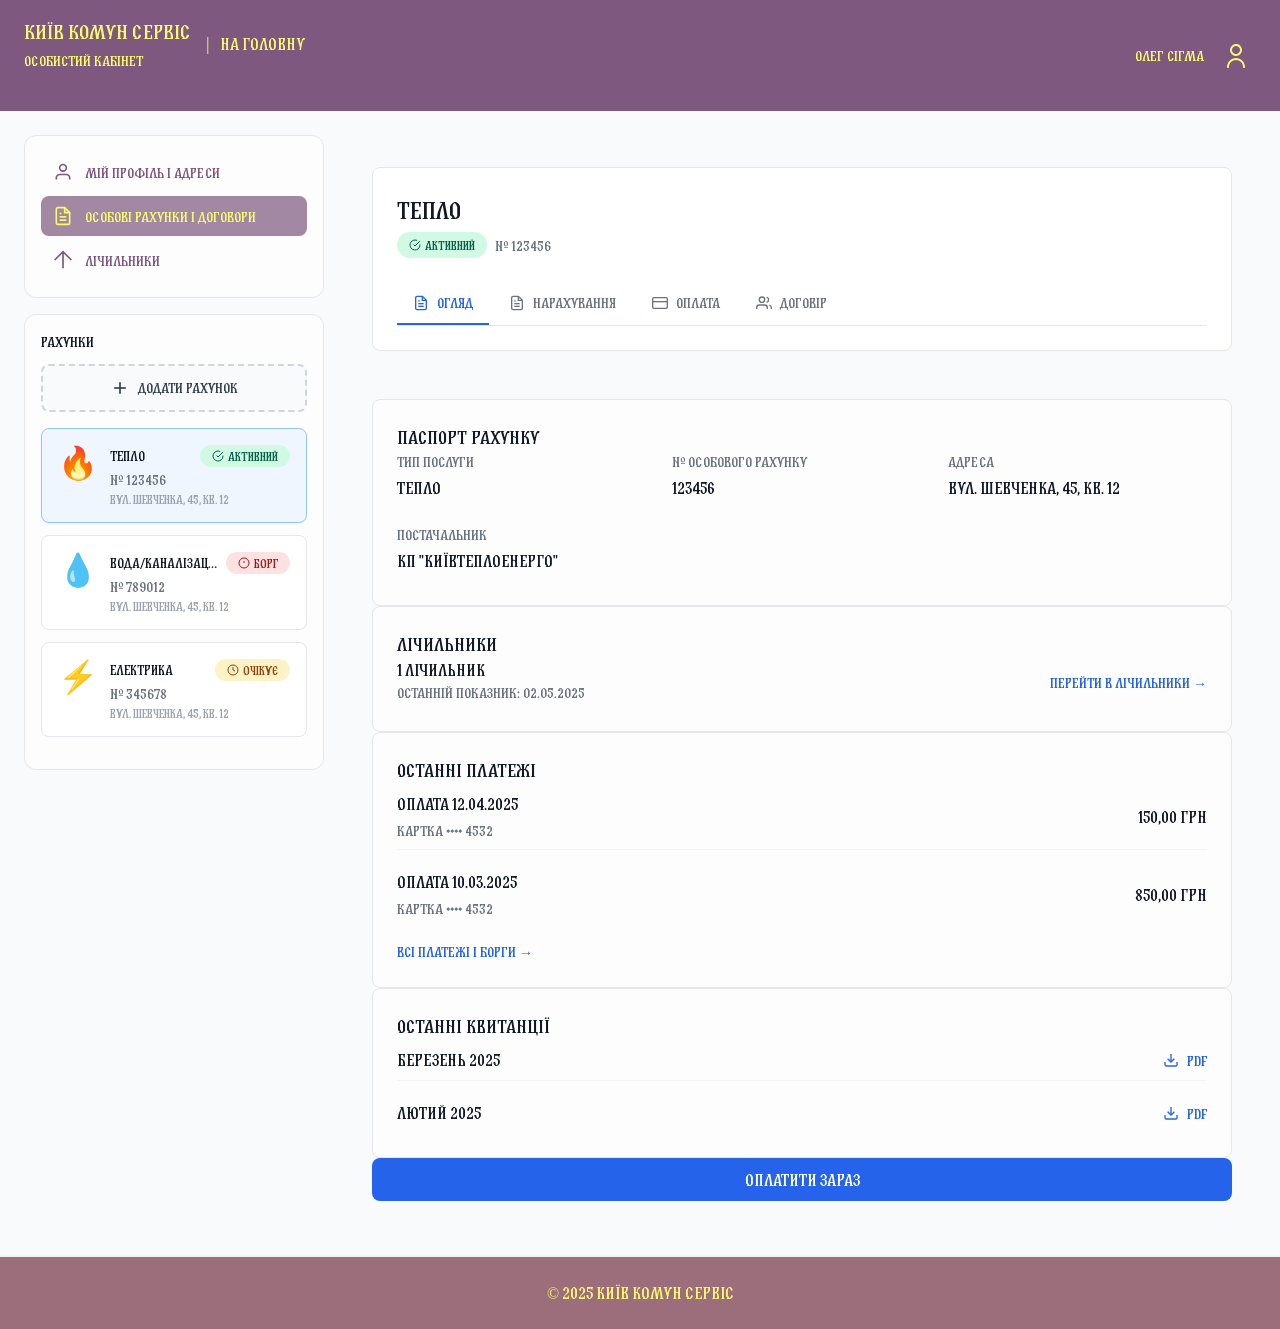
==== commit e6aa6d06: "add profile" ====
--- a/accounts.html
+++ b/accounts.html
@@ -26,7 +26,7 @@
                     <div class="content-title-wrapper">
                         <h1 class="header-title">Київ Комун Сервіс</h1>
                         <p class="user-subtitle">Особистий кабінет</p>
-                    </div>  
+                    </div>
                     <div class="back-home-wrapper">
                         <span class="divider">|</span>
                         <a href="index.html" class="back-home-link">На головну</a>
@@ -43,58 +43,58 @@
     </header>
 
     <div class="main-container">
-    <div class="content-wrapper">
-        <!-- Sidebar -->
-        <aside class="sidebar" id="sidebar">
-
-            
-            <div class="sidebar-card">
-                <nav class="nav-menu">
-                    <a href="profile.html" class="nav-item">
-                        <svg width="20" height="20" viewBox="0 0 24 24" fill="none" stroke="currentColor" stroke-width="2">
-                            <path d="M20 21v-2a4 4 0 0 0-4-4H8a4 4 0 0 0-4 4v2"></path>
-                            <circle cx="12" cy="7" r="4"></circle>
-                        </svg>
-                        <span>Мій профіль і адреси</span>
-                    </a>
-
-                    <a href="accounts.html" class="nav-item active">
-                        <svg width="20" height="20" viewBox="0 0 24 24" fill="none" stroke="currentColor" stroke-width="2">
-                            <path d="M14 2H6a2 2 0 0 0-2 2v16a2 2 0 0 0 2 2h12a2 2 0 0 0 2-2V8z"></path>
-                            <polyline points="14 2 14 8 20 8"></polyline>
-                            <line x1="16" y1="13" x2="8" y2="13"></line>
-                            <line x1="16" y1="17" x2="8" y2="17"></line>
-                            <polyline points="10 9 9 9 8 9"></polyline>
-                        </svg>
-                        <span>Особові рахунки і договори</span>
-                    </a>
-
-                    <a href="meters.html" class="nav-item">
-                        <svg width="20" height="20" viewBox="0 0 24 24" fill="none" stroke="currentColor" stroke-width="2">
-                            <path d="M12 2v20M2 12l10-10 10 10"></path>
-                        </svg>
-                        <span>Лічильники</span>
-                    </a>
-                </nav>
-            </div>
-
-            
-            <div class="sidebar-content">
-                <h2 class="sidebar-title">Рахунки</h2>
-                <button class="add-account-btn sidebar-add-account">
-                    <svg width="20" height="20" viewBox="0 0 24 24" fill="none" stroke="currentColor" stroke-width="2">
-                        <line x1="12" y1="5" x2="12" y2="19"></line>
-                        <line x1="5" y1="12" x2="19" y2="12"></line>
-                    </svg>
-                    Додати рахунок
-                </button>
-
-                <div class="accounts-list" id="accountsList"></div>
-            </div>
+        <div class="content-wrapper">
+            <!-- Sidebar -->
+            <aside class="sidebar" id="sidebar">
 
 
-            <button class="mobile-logout-btn">Вийти</button>
-        </aside>
+                <div class="sidebar-card">
+                    <nav class="nav-menu">
+                        <a href="profile.html" class="nav-item">
+                            <svg width="20" height="20" viewBox="0 0 24 24" fill="none" stroke="currentColor" stroke-width="2">
+                                <path d="M20 21v-2a4 4 0 0 0-4-4H8a4 4 0 0 0-4 4v2"></path>
+                                <circle cx="12" cy="7" r="4"></circle>
+                            </svg>
+                            <span>Мій профіль і адреси</span>
+                        </a>
+
+                        <a href="accounts.html" class="nav-item active">
+                            <svg width="20" height="20" viewBox="0 0 24 24" fill="none" stroke="currentColor" stroke-width="2">
+                                <path d="M14 2H6a2 2 0 0 0-2 2v16a2 2 0 0 0 2 2h12a2 2 0 0 0 2-2V8z"></path>
+                                <polyline points="14 2 14 8 20 8"></polyline>
+                                <line x1="16" y1="13" x2="8" y2="13"></line>
+                                <line x1="16" y1="17" x2="8" y2="17"></line>
+                                <polyline points="10 9 9 9 8 9"></polyline>
+                            </svg>
+                            <span>Особові рахунки і договори</span>
+                        </a>
+
+                        <a href="meters.html" class="nav-item">
+                            <svg width="20" height="20" viewBox="0 0 24 24" fill="none" stroke="currentColor" stroke-width="2">
+                                <path d="M12 2v20M2 12l10-10 10 10"></path>
+                            </svg>
+                            <span>Лічильники</span>
+                        </a>
+                    </nav>
+                </div>
+
+
+                <div class="sidebar-content">
+                    <h2 class="sidebar-title">Рахунки</h2>
+                    <button class="add-account-btn sidebar-add-account">
+                        <svg width="20" height="20" viewBox="0 0 24 24" fill="none" stroke="currentColor" stroke-width="2">
+                            <line x1="12" y1="5" x2="12" y2="19"></line>
+                            <line x1="5" y1="12" x2="19" y2="12"></line>
+                        </svg>
+                        Додати рахунок
+                    </button>
+
+                    <div class="accounts-list" id="accountsList"></div>
+                </div>
+
+
+                <button class="mobile-logout-btn">Вийти</button>
+            </aside>
 
 
             <!-- Main Content -->
@@ -150,12 +150,20 @@
                     </div>
                 </div>
 
-                
+
                 <div class="tab-content" id="tabContent"></div>
             </main>
         </div>
     </div>
 
+    <footer class="footer">
+        <div class="footer-content">
+            <div class="footer-left color-lemon-light">
+                © 2025 Київ Комун Сервіс
+            </div>
+        </div>
+    </footer>
+
     <script src="js/accounts.js"></script>
 </body>
 </html>
--- a/css/styles.css
+++ b/css/styles.css
@@ -71,8 +71,7 @@
    1. FOOTER
    ========================= */
 .footer {
-    background: #ffffff;
-    border-top: 1px solid #e5e7eb;
+    background: #9C6D7B;
     bottom: 0;
     z-index: 100;
     box-shadow: 0 -1px 2px rgba(0,0,0,0.05);
@@ -120,7 +119,7 @@
 .header-title {
     font-size: 1.25rem;
     font-weight: 700;
-    color: #F9F871; 
+    color: var(--lemon-light);
 }
 .back-home-wrapper {
     display: flex;
@@ -732,7 +731,7 @@
 .user-subtitle {
     margin: 0;
     font-size: 0.875rem;
-    color: #6b7280;
+    color: var(--lemon-light);
 }
 
 /* Сайдбар */
@@ -771,7 +770,7 @@
     padding: 0.6rem 0.75rem;
     border-radius: 0.5rem;
     text-decoration: none;
-    color: #4b5563;
+    color: var(--mauve);
     font-size: 0.875rem;
     transition: background 0.15s, color 0.15s;
 }
@@ -781,12 +780,12 @@
 }
 
 .nav-item:hover {
-    background: #f3f4f6;
+    background: var(--mauve-30);
 }
 
 .nav-item.active {
-    background: #e0edff;
-    color: #1d4ed8;
+    background:  var(--mauve-70);
+    color: var(--lemon-light);
 }
 
 /* Адреси в сайдбарі (рахунки / профіль) */
@@ -1897,14 +1896,13 @@
 }
 
 .profile-avatar {
-    width: 48px;
-    height: 48px;
-    border-radius: 9999px;
-    background: #e5e7eb;
-    display: flex;
-    align-items: center;
-    justify-content: center;
-    color: #4b5563;
+    width: 40px;
+    height: 40px;
+    background-image: url('../Assets/user1.svg');
+    background-size: 60%;
+    background-repeat: no-repeat;
+    background-position: center;
+    color: var(--mauve);
 }
 
 .profile-name {
@@ -1914,7 +1912,7 @@
 
 .profile-id {
     font-size: 0.875rem;
-    color: #6b7280;
+    color: var(--mauve);
     margin-top: 0.15rem;
 }
 
@@ -1928,7 +1926,7 @@
 .field-group label {
     display: block;
     font-size: 0.75rem;
-    color: #6b7280;
+    color: var(--mauve);
     margin-bottom: 0.25rem;
 }
 
@@ -1954,7 +1952,7 @@
 
 .addresses-label {
     font-size: 0.75rem;
-    color: #6b7280;
+    color: var(--mauve);
     margin-bottom: 0.5rem;
 }
 
@@ -1978,15 +1976,13 @@
 .address-row-static + .address-row-static {
     margin-top: 0.4rem;
 }
-
-
 
 .change-password-btn {
     margin-top: 0.75rem;
     padding: 0;
     background: none;
     border: none;
-    color: #2563eb;
+    color: var(--coral-soft);
     font-size: 0.875rem;
     cursor: pointer;
 }
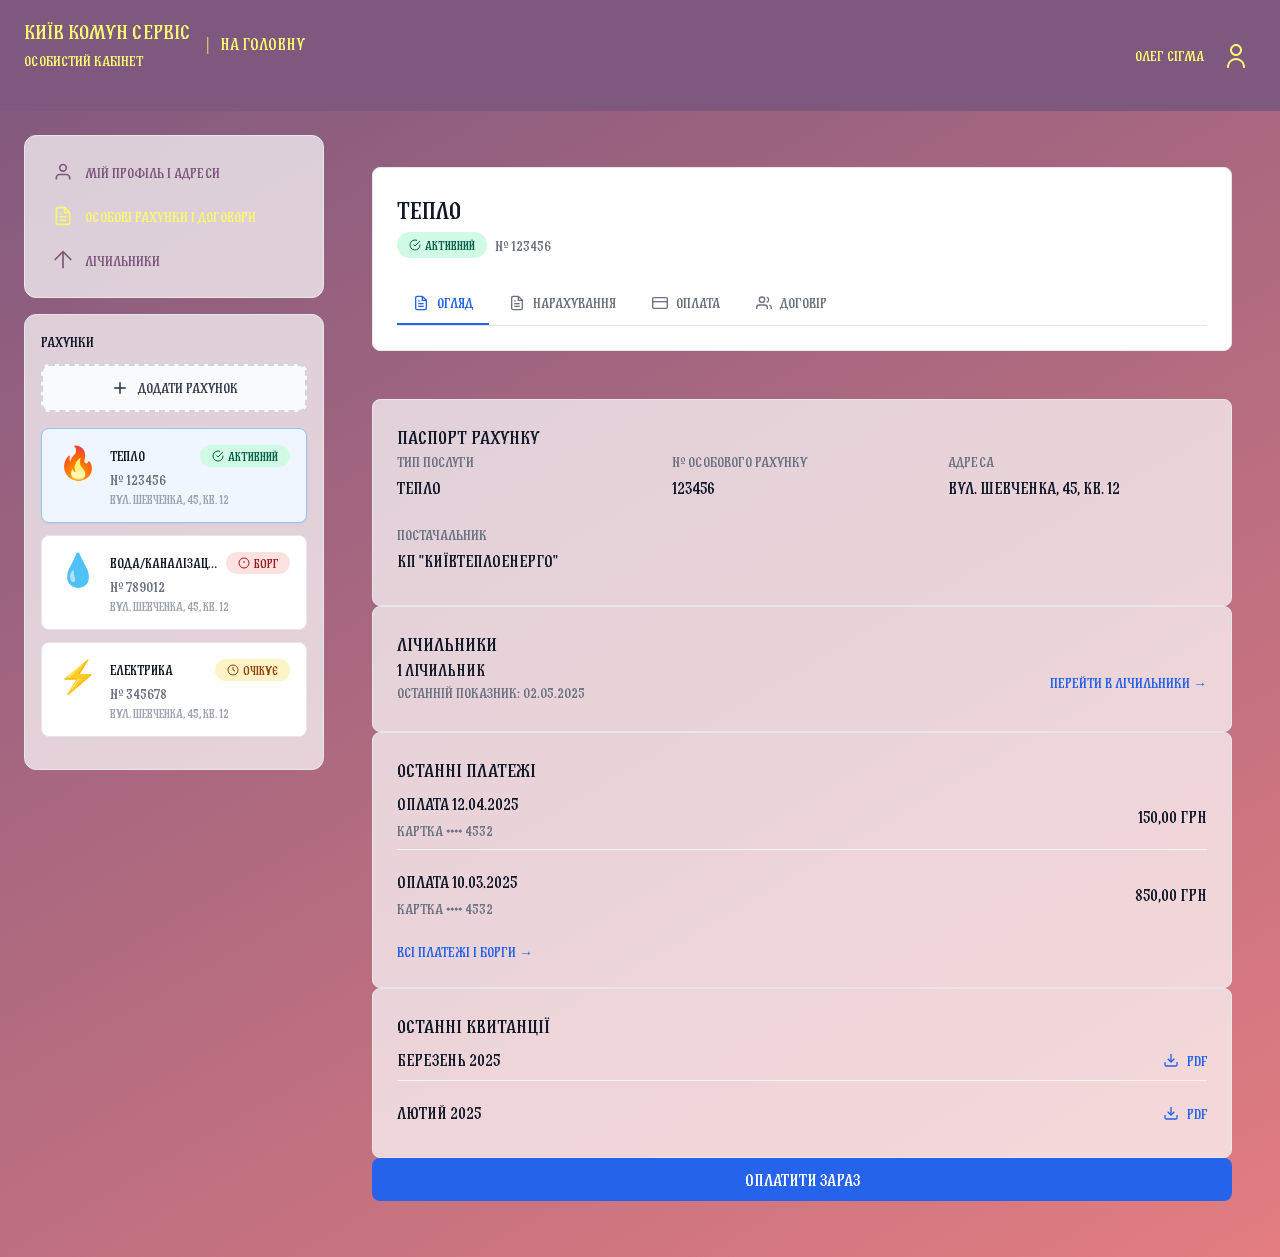
==== commit 178837db: "Add files via upload" ====
--- a/accounts.html
+++ b/accounts.html
@@ -6,7 +6,7 @@
     <title>Київ Комун Сервіс - Рахунки</title>
     <link rel="stylesheet" href="css/styles.css">
 </head>
-<body>
+<body class="my-gradient-bg">
     <!-- Header -->
     <header class="header">
         <div class="header-container">
@@ -26,7 +26,7 @@
                     <div class="content-title-wrapper">
                         <h1 class="header-title">Київ Комун Сервіс</h1>
                         <p class="user-subtitle">Особистий кабінет</p>
-                    </div>
+                    </div>  
                     <div class="back-home-wrapper">
                         <span class="divider">|</span>
                         <a href="index.html" class="back-home-link">На головну</a>
@@ -43,58 +43,58 @@
     </header>
 
     <div class="main-container">
-        <div class="content-wrapper">
-            <!-- Sidebar -->
-            <aside class="sidebar" id="sidebar">
+    <div class="content-wrapper">
+        <!-- Sidebar -->
+        <aside class="sidebar" id="sidebar">
+
+            
+            <div class="sidebar-card">
+                <nav class="nav-menu">
+                    <a href="profile.html" class="nav-item">
+                        <svg width="20" height="20" viewBox="0 0 24 24" fill="none" stroke="currentColor" stroke-width="2">
+                            <path d="M20 21v-2a4 4 0 0 0-4-4H8a4 4 0 0 0-4 4v2"></path>
+                            <circle cx="12" cy="7" r="4"></circle>
+                        </svg>
+                        <span>Мій профіль і адреси</span>
+                    </a>
+
+                    <a href="accounts.html" class="nav-item active">
+                        <svg width="20" height="20" viewBox="0 0 24 24" fill="none" stroke="currentColor" stroke-width="2">
+                            <path d="M14 2H6a2 2 0 0 0-2 2v16a2 2 0 0 0 2 2h12a2 2 0 0 0 2-2V8z"></path>
+                            <polyline points="14 2 14 8 20 8"></polyline>
+                            <line x1="16" y1="13" x2="8" y2="13"></line>
+                            <line x1="16" y1="17" x2="8" y2="17"></line>
+                            <polyline points="10 9 9 9 8 9"></polyline>
+                        </svg>
+                        <span>Особові рахунки і договори</span>
+                    </a>
+
+                    <a href="meters.html" class="nav-item">
+                        <svg width="20" height="20" viewBox="0 0 24 24" fill="none" stroke="currentColor" stroke-width="2">
+                            <path d="M12 2v20M2 12l10-10 10 10"></path>
+                        </svg>
+                        <span>Лічильники</span>
+                    </a>
+                </nav>
+            </div>
+
+            
+            <div class="sidebar-content">
+                <h2 class="sidebar-title">Рахунки</h2>
+                <button class="add-account-btn sidebar-add-account">
+                    <svg width="20" height="20" viewBox="0 0 24 24" fill="none" stroke="currentColor" stroke-width="2">
+                        <line x1="12" y1="5" x2="12" y2="19"></line>
+                        <line x1="5" y1="12" x2="19" y2="12"></line>
+                    </svg>
+                    Додати рахунок
+                </button>
+
+                <div class="accounts-list" id="accountsList"></div>
+            </div>
 
 
-                <div class="sidebar-card">
-                    <nav class="nav-menu">
-                        <a href="profile.html" class="nav-item">
-                            <svg width="20" height="20" viewBox="0 0 24 24" fill="none" stroke="currentColor" stroke-width="2">
-                                <path d="M20 21v-2a4 4 0 0 0-4-4H8a4 4 0 0 0-4 4v2"></path>
-                                <circle cx="12" cy="7" r="4"></circle>
-                            </svg>
-                            <span>Мій профіль і адреси</span>
-                        </a>
-
-                        <a href="accounts.html" class="nav-item active">
-                            <svg width="20" height="20" viewBox="0 0 24 24" fill="none" stroke="currentColor" stroke-width="2">
-                                <path d="M14 2H6a2 2 0 0 0-2 2v16a2 2 0 0 0 2 2h12a2 2 0 0 0 2-2V8z"></path>
-                                <polyline points="14 2 14 8 20 8"></polyline>
-                                <line x1="16" y1="13" x2="8" y2="13"></line>
-                                <line x1="16" y1="17" x2="8" y2="17"></line>
-                                <polyline points="10 9 9 9 8 9"></polyline>
-                            </svg>
-                            <span>Особові рахунки і договори</span>
-                        </a>
-
-                        <a href="meters.html" class="nav-item">
-                            <svg width="20" height="20" viewBox="0 0 24 24" fill="none" stroke="currentColor" stroke-width="2">
-                                <path d="M12 2v20M2 12l10-10 10 10"></path>
-                            </svg>
-                            <span>Лічильники</span>
-                        </a>
-                    </nav>
-                </div>
-
-
-                <div class="sidebar-content">
-                    <h2 class="sidebar-title">Рахунки</h2>
-                    <button class="add-account-btn sidebar-add-account">
-                        <svg width="20" height="20" viewBox="0 0 24 24" fill="none" stroke="currentColor" stroke-width="2">
-                            <line x1="12" y1="5" x2="12" y2="19"></line>
-                            <line x1="5" y1="12" x2="19" y2="12"></line>
-                        </svg>
-                        Додати рахунок
-                    </button>
-
-                    <div class="accounts-list" id="accountsList"></div>
-                </div>
-
-
-                <button class="mobile-logout-btn">Вийти</button>
-            </aside>
+            <button class="mobile-logout-btn">Вийти</button>
+        </aside>
 
 
             <!-- Main Content -->
@@ -150,20 +150,12 @@
                     </div>
                 </div>
 
-
+                
                 <div class="tab-content" id="tabContent"></div>
             </main>
         </div>
     </div>
 
-    <footer class="footer">
-        <div class="footer-content">
-            <div class="footer-left color-lemon-light">
-                © 2025 Київ Комун Сервіс
-            </div>
-        </div>
-    </footer>
-
     <script src="js/accounts.js"></script>
 </body>
-</html>
+</html>
--- a/css/styles.css
+++ b/css/styles.css
@@ -84,7 +84,7 @@
    ========================= */
 
 .header {
-    background: #7E587E;
+    background: var(--mauve);
     border-bottom: none;
     position: sticky;
     top: 0;
@@ -119,7 +119,7 @@
 .header-title {
     font-size: 1.25rem;
     font-weight: 700;
-    color: var(--lemon-light);
+    color: var(--lemon-light); 
 }
 .back-home-wrapper {
     display: flex;
@@ -129,13 +129,13 @@
 }
 
 .divider {
-    color: #F9F871;
+    color: var(--lemon-light);
     font-weight: 300;
     font-size: 18px; 
 }
 
 .back-home-link {
-    color: #F9F871; 
+    color: var(--lemon-light); 
     text-decoration: none;
     font-weight: 600;  
     font-size: 16px;   
@@ -143,14 +143,14 @@
 }
 
 .back-home-link:hover {
-    color: #F9F871;
+    color: var(--lemon-light);
 }
 
 /* Для головної: логотип,Контакти,юзер */
 .logo {
     font-size: 1.25rem;
     font-weight: 700;
-    color: #F9F871; 
+    color: var(--lemon-light); 
     cursor: pointer;
     transition: color 0.2s;
 }
@@ -194,17 +194,17 @@
 .user-name {
     font-size: 0.875rem;
     font-weight: 500;
-    color: #F9F871; 
+    color: var(--lemon-light); 
 }
 
 .user-subtitle {
     font-size: 0.75rem;
-    color: #F9F871;
+    color: var(--lemon-light);
 }
 
 .logout-btn {
     font-size: 0.75rem;
-    color: #F9F871; 
+    color: var(--lemon-light); 
     background: none;
     border: none;
     cursor: pointer;
@@ -236,12 +236,12 @@
 }
 
 .contacts-btn {
-    color: #1f2937;
+    color: var(--lemon-light);
     transition: color 0.2s;
 }
 
 .contacts-btn:hover {
-    color: #2563eb;
+    color: #ffc;
 }
 
 .contacts-panel {
@@ -272,8 +272,6 @@
     font-size: 0.9rem;
 }
 
-
-
 /* =========================
    4. ГОЛОВНА СТОРІНКА (index.html)
    ========================= */
@@ -282,24 +280,24 @@
     max-width: 1280px;
     margin: 0 auto;
     padding: 2rem 1.5rem;
-}
-
-/* Карусель новин */
+    background-color: transparent;
+}
+
 .news-carousel {
-    background: #f9fafb;
-    border-radius: 0.5rem;
-    padding: 2rem 1rem;
+    background: transparent; 
+    border-radius: 0.5rem;
+    padding: 0; 
     margin-bottom: 2rem;
     position: relative;
     overflow: hidden;
 }
 
-/* Контейнер з картками */
 .news-wrapper {
     display: flex;
     gap: 1rem;
-    padding: 0 3rem;
+    padding: 2rem 0; 
     overflow: hidden;
+    justify-content: center;
 }
 
 /* Для логіки карусель*/
@@ -320,6 +318,11 @@
     border-radius: 0.5rem;
     padding: 1.5rem;
     box-shadow: 0 1px 3px rgba(0,0,0,0.1);
+    height: 280px; 
+    display: flex;
+    align-items: center;
+    justify-content: center;
+    flex-direction: column;
 }
 
 .news-image {
@@ -327,7 +330,7 @@
     background: #e5e7eb;
     border-radius: 0.5rem;
     margin-bottom: 1rem;
-    display: flex;
+    display: flex !important; 
     align-items: center;
     justify-content: center;
 }
@@ -337,13 +340,17 @@
     text-align: center;
     margin-bottom: 0.5rem;
     font-size: 1rem;
+    display: block !important; 
+    color: #111827; 
 }
 
 .news-content {
     font-size: 0.875rem;
     color: #6b7280;
     text-align: center;
-}
+    display: block !important; 
+}
+
 
 /* Стрілки каруселі */
 .carousel-btn {
@@ -359,10 +366,11 @@
     cursor: pointer;
     z-index: 10;
     transition: all 0.2s;
+    color: #4c1d95; 
 }
 
 .carousel-btn:hover {
-    background: #f9fafb;
+    background: #e5e7eb;
     box-shadow: 0 4px 12px rgba(0,0,0,0.2);
 }
 
@@ -383,7 +391,7 @@
 }
 
 .action-btn {
-    background: #d1d5db;
+    background: var(--mauve);
     padding: 1.5rem 1rem;
     border-radius: 0.5rem;
     text-align: center;
@@ -392,13 +400,14 @@
     border: none;
     transition: background 0.2s;
     font-size: 0.9rem;
+    color: var(--lemon-light); 
 }
 
 .action-btn:hover {
-    background: #9ca3af;
-}
-
-/* Нижня сітка */
+    background: var(--mauve-50);
+}
+
+
 .home-grid {
     display: grid;
     grid-template-columns: 1fr 2fr;
@@ -447,26 +456,76 @@
 
 .left-btn {
     flex: 1; 
-    background: white;
-    border: 1px solid #e5e7eb;
+    background-color: #fdf2f8; 
+    
+    /* Рамка */
+    border: none;
+    box-shadow: none;
+    background-image: 
+        url('../Assets/top.png'), 
+        url('../Assets/bottom.png'), 
+        url('../Assets/left.png'), 
+        url('../Assets/right.png');
+    background-position: 
+        top center, 
+        bottom center, 
+        left center, 
+        right center;
+    background-repeat: 
+        repeat-x, 
+        repeat-x, 
+        repeat-y, 
+        repeat-y;
+    background-size: 
+        auto 10px, 
+        auto 10px, 
+        10px auto, 
+        10px auto; 
+
+    
     border-radius: 12px;
     padding: 32px;
     font-size: 20px;
     font-weight: 600;
     text-align: center;
     cursor: pointer;
-    transition: background 0.2s, border-color 0.2s;
+    transition: background-color 0.2s;
+    color: #4c1d95; 
 }
 
 .left-btn:hover {
-    background: #f9fafb;
+    background-color: #fce7f3;
 }
 
 /* FAQ  */
 .faq-container {
     flex: 3;               
-    background: white;
-    border: 1px solid #e5e7eb;
+    background-color: #fdf2f8; 
+    
+    /* Рамка */
+    border: none;
+    box-shadow: none;
+    background-image: 
+        url('../Assets/top.png'), 
+        url('../Assets/bottom.png'), 
+        url('../Assets/left.png'), 
+        url('../Assets/right.png');
+    background-position: 
+        top center, 
+        bottom center, 
+        left center, 
+        right center;
+    background-repeat: 
+        repeat-x, 
+        repeat-x, 
+        repeat-y, 
+        repeat-y;
+    background-size: 
+        auto 10px, 
+        auto 10px, 
+        10px auto, 
+        10px auto; 
+    
     border-radius: 12px;
     padding: 24px;
     display: flex;
@@ -477,10 +536,11 @@
     font-size: 1.75rem;
     font-weight: 700;
     margin-bottom: 1.5rem;
+    color: #4c1d95;
 }
 
 .faq-item {
-    border-bottom: 1px solid #e5e7eb;
+    border-bottom: 1px solid #e9d5ff; 
 }
 
 .faq-question-btn {
@@ -494,10 +554,11 @@
     align-items: center;
     text-align: left;
     transition: background 0.15s;
+    color: #4c1d95; 
 }
 
 .faq-question-btn:hover {
-    background: #f9fafb;
+    background: #fce7f3;
 }
 
 .faq-question-text {
@@ -541,7 +602,6 @@
         grid-template-columns: repeat(2, 1fr);
     }
 }
-
 
 /* =========================
    5. ЛОГІН (login.html)
@@ -2079,5 +2139,4 @@
     .profile-grid {
         grid-template-columns: 1fr;
     }
-}
-
+}
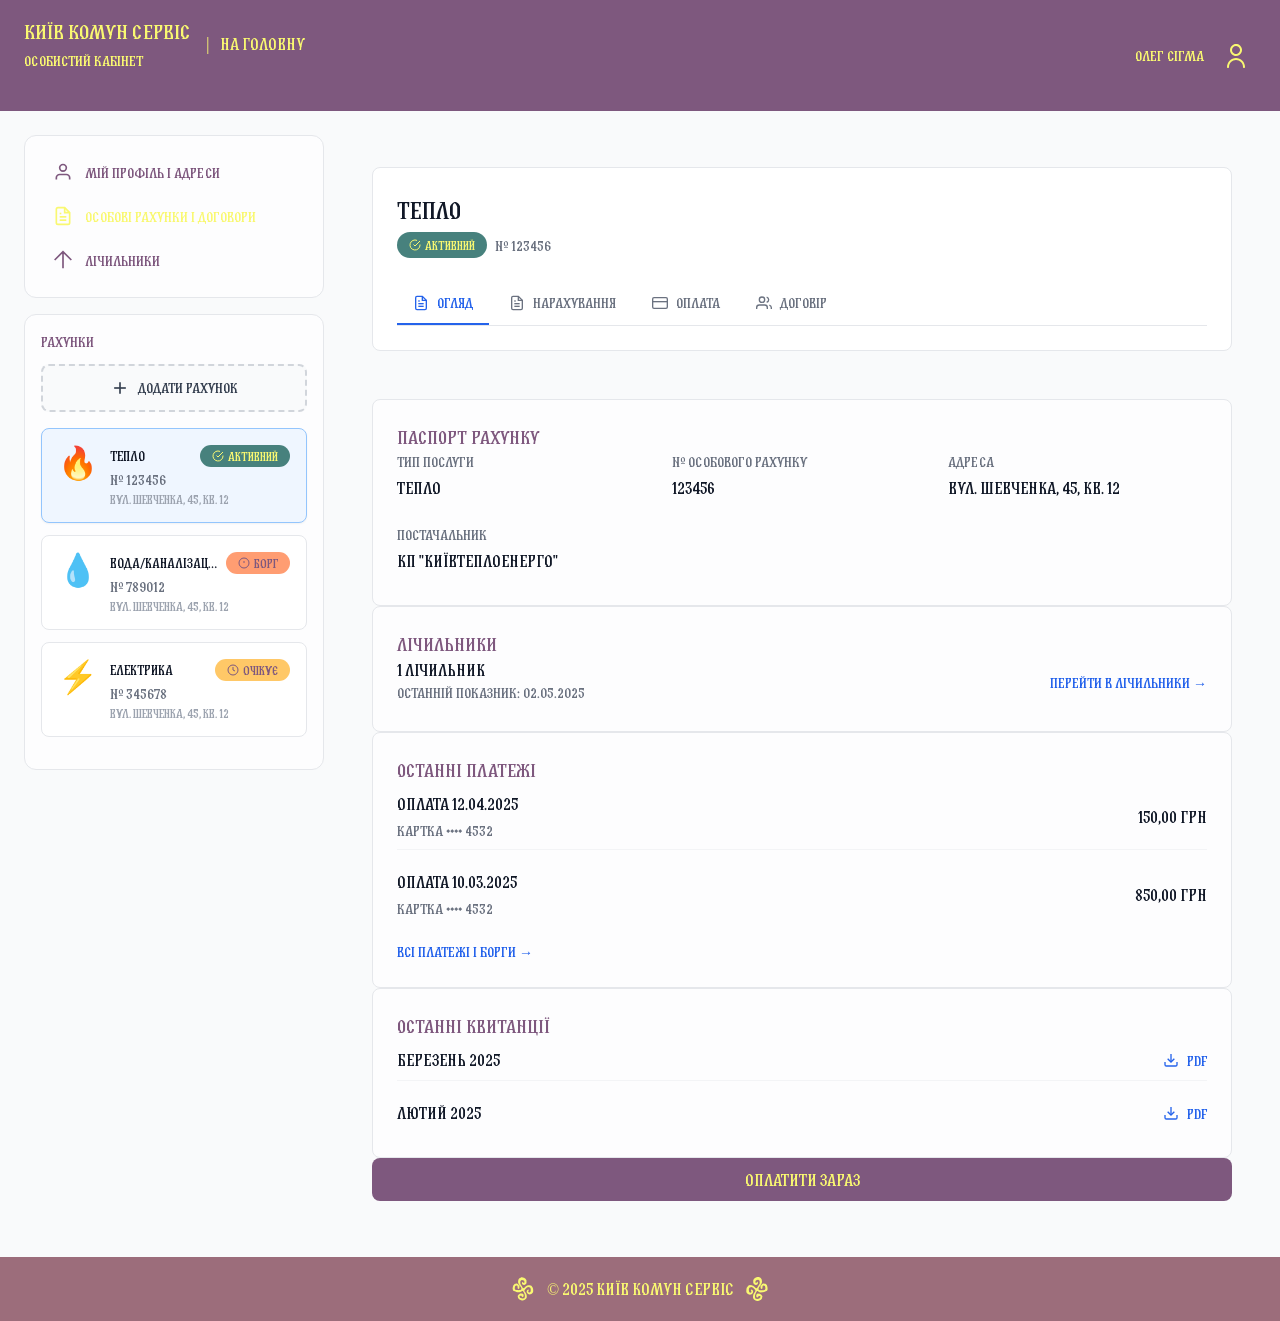
==== commit 79e1c1e4: "add footer decorations" ====
--- a/accounts.html
+++ b/accounts.html
@@ -6,7 +6,7 @@
     <title>Київ Комун Сервіс - Рахунки</title>
     <link rel="stylesheet" href="css/styles.css">
 </head>
-<body class="my-gradient-bg">
+<body>
     <!-- Header -->
     <header class="header">
         <div class="header-container">
@@ -26,7 +26,7 @@
                     <div class="content-title-wrapper">
                         <h1 class="header-title">Київ Комун Сервіс</h1>
                         <p class="user-subtitle">Особистий кабінет</p>
-                    </div>  
+                    </div>
                     <div class="back-home-wrapper">
                         <span class="divider">|</span>
                         <a href="index.html" class="back-home-link">На головну</a>
@@ -43,58 +43,58 @@
     </header>
 
     <div class="main-container">
-    <div class="content-wrapper">
-        <!-- Sidebar -->
-        <aside class="sidebar" id="sidebar">
-
-            
-            <div class="sidebar-card">
-                <nav class="nav-menu">
-                    <a href="profile.html" class="nav-item">
-                        <svg width="20" height="20" viewBox="0 0 24 24" fill="none" stroke="currentColor" stroke-width="2">
-                            <path d="M20 21v-2a4 4 0 0 0-4-4H8a4 4 0 0 0-4 4v2"></path>
-                            <circle cx="12" cy="7" r="4"></circle>
-                        </svg>
-                        <span>Мій профіль і адреси</span>
-                    </a>
-
-                    <a href="accounts.html" class="nav-item active">
-                        <svg width="20" height="20" viewBox="0 0 24 24" fill="none" stroke="currentColor" stroke-width="2">
-                            <path d="M14 2H6a2 2 0 0 0-2 2v16a2 2 0 0 0 2 2h12a2 2 0 0 0 2-2V8z"></path>
-                            <polyline points="14 2 14 8 20 8"></polyline>
-                            <line x1="16" y1="13" x2="8" y2="13"></line>
-                            <line x1="16" y1="17" x2="8" y2="17"></line>
-                            <polyline points="10 9 9 9 8 9"></polyline>
-                        </svg>
-                        <span>Особові рахунки і договори</span>
-                    </a>
-
-                    <a href="meters.html" class="nav-item">
-                        <svg width="20" height="20" viewBox="0 0 24 24" fill="none" stroke="currentColor" stroke-width="2">
-                            <path d="M12 2v20M2 12l10-10 10 10"></path>
-                        </svg>
-                        <span>Лічильники</span>
-                    </a>
-                </nav>
-            </div>
-
-            
-            <div class="sidebar-content">
-                <h2 class="sidebar-title">Рахунки</h2>
-                <button class="add-account-btn sidebar-add-account">
-                    <svg width="20" height="20" viewBox="0 0 24 24" fill="none" stroke="currentColor" stroke-width="2">
-                        <line x1="12" y1="5" x2="12" y2="19"></line>
-                        <line x1="5" y1="12" x2="19" y2="12"></line>
-                    </svg>
-                    Додати рахунок
-                </button>
-
-                <div class="accounts-list" id="accountsList"></div>
-            </div>
+        <div class="content-wrapper">
+            <!-- Sidebar -->
+            <aside class="sidebar" id="sidebar">
 
 
-            <button class="mobile-logout-btn">Вийти</button>
-        </aside>
+                <div class="sidebar-card">
+                    <nav class="nav-menu">
+                        <a href="profile.html" class="nav-item">
+                            <svg width="20" height="20" viewBox="0 0 24 24" fill="none" stroke="currentColor" stroke-width="2">
+                                <path d="M20 21v-2a4 4 0 0 0-4-4H8a4 4 0 0 0-4 4v2"></path>
+                                <circle cx="12" cy="7" r="4"></circle>
+                            </svg>
+                            <span>Мій профіль і адреси</span>
+                        </a>
+
+                        <a href="accounts.html" class="nav-item active">
+                            <svg width="20" height="20" viewBox="0 0 24 24" fill="none" stroke="currentColor" stroke-width="2">
+                                <path d="M14 2H6a2 2 0 0 0-2 2v16a2 2 0 0 0 2 2h12a2 2 0 0 0 2-2V8z"></path>
+                                <polyline points="14 2 14 8 20 8"></polyline>
+                                <line x1="16" y1="13" x2="8" y2="13"></line>
+                                <line x1="16" y1="17" x2="8" y2="17"></line>
+                                <polyline points="10 9 9 9 8 9"></polyline>
+                            </svg>
+                            <span>Особові рахунки і договори</span>
+                        </a>
+
+                        <a href="meters.html" class="nav-item">
+                            <svg width="20" height="20" viewBox="0 0 24 24" fill="none" stroke="currentColor" stroke-width="2">
+                                <path d="M12 2v20M2 12l10-10 10 10"></path>
+                            </svg>
+                            <span>Лічильники</span>
+                        </a>
+                    </nav>
+                </div>
+
+
+                <div class="sidebar-content">
+                    <h2 class="sidebar-title">Рахунки</h2>
+                    <button class="add-account-btn sidebar-add-account">
+                        <svg width="20" height="20" viewBox="0 0 24 24" fill="none" stroke="currentColor" stroke-width="2">
+                            <line x1="12" y1="5" x2="12" y2="19"></line>
+                            <line x1="5" y1="12" x2="19" y2="12"></line>
+                        </svg>
+                        Додати рахунок
+                    </button>
+
+                    <div class="accounts-list" id="accountsList"></div>
+                </div>
+
+
+                <button class="mobile-logout-btn">Вийти</button>
+            </aside>
 
 
             <!-- Main Content -->
@@ -150,12 +150,26 @@
                     </div>
                 </div>
 
-                
+
                 <div class="tab-content" id="tabContent"></div>
             </main>
         </div>
     </div>
 
+    <footer class="footer">
+        <div class="footer-content">
+            <svg class="footer-svg-left" width="259" height="287" viewBox="0 0 259 287" fill="none" xmlns="http://www.w3.org/2000/svg">
+                <path d="M200.169 154.183L193.444 149.275L180.512 154.502C180.512 154.502 173.453 166.527 173.003 168.049C172.553 169.57 175.997 188.204 175.997 188.204L190.402 202.683L210.599 207.779L234.362 201.471L247.704 186.632C247.704 186.632 251.687 174.477 251.818 171.401C251.949 168.325 250.271 144.374 250.271 144.374C250.271 144.374 246.328 128.415 244.856 126.811C243.383 125.208 230.36 105.396 230.36 105.396L211.047 97.6418L188.298 98.2149C188.298 98.2149 175.75 103.459 172.977 105.266C170.204 107.074 154.621 120.277 154.621 120.277L143.717 132.139L128.641 133.423C128.641 133.423 125.394 128.278 124.306 126.691C123.218 125.104 115.095 107.812 115.095 107.812L103.446 91.9099C103.446 91.9099 96.7133 78.1429 96.8441 75.0672C96.9749 71.9915 98.725 48.9563 98.725 48.9563L113.874 36.8903L130.406 37.5935L143.135 46.2232L146.906 57.1681L144.828 69.79C144.828 69.79 134.988 74.7637 135.086 72.4569C135.184 70.1502 130.93 61.4957 129.409 61.0459C127.887 60.596 121.769 59.5654 120.083 62.9602C118.398 66.355 117.057 79.7785 117.057 79.7785L128.035 93.3408L146.056 95.2628L165.402 84.1456C165.402 84.1456 171.774 70.1658 171.872 67.859C171.97 65.5522 171.127 40.0958 171.127 40.0958L159.257 20.3329L142.013 9.20018L124.091 4.97143C124.091 4.97143 107.591 3.49936 104.835 4.92275C102.078 6.34613 85.9388 14.5184 85.9388 14.5184L75.2886 29.4718C75.2886 29.4718 71.8615 46.6583 70.9781 49.3168C70.0948 51.9754 72.1894 75.174 72.1894 75.174L82.9137 85.6443L83.5929 96.8428L91.9614 108.368L103.373 120.794L110.056 135.714L110.318 147.665L98.3755 156.786C98.3755 156.786 77.5654 157.057 76.0111 157.376C74.4569 157.695 52.1744 156.362 52.1744 156.362L36.2067 151.446C36.2067 151.446 30.9958 138.129 31.192 133.515C31.3882 128.902 36.4676 109.089 36.4676 109.089L49.5147 101.171L61.6703 105.154L65.2781 119.944L65.0083 135.339L73.9084 143.42C73.9084 143.42 85.7368 136.991 86.2193 134.7C86.7018 132.41 87.2495 110.479 87.2495 110.479L78.2102 96.6139L69.8581 84.7039C69.8581 84.7039 54.6921 79.0518 52.3854 78.9536C50.0785 78.8555 29.0886 83.355 29.0886 83.355C29.0886 83.355 17.4158 95.1836 15.379 97.7931C13.3422 100.403 8.7944 116.771 7.96008 118.276C7.12575 119.781 5.37566 142.817 5.69471 144.371C6.01364 145.925 13.319 164.338 13.319 164.338L38.7021 174.277L58.0481 181.262L63.0624 181.09L86.5147 182.088L100.086 179.969L110.728 174.259L118.728 167.281L126.482 166.07C126.482 166.07 135.734 174.937 135.669 176.475C135.603 178.013 145.166 197.678 145.166 197.678L151.302 216.426L151.523 238.39L144.669 254.66L119.916 257.074C119.916 257.074 102.778 252.493 101.257 252.043C99.7353 251.594 88.3238 239.168 88.3238 239.168C88.3238 239.168 88.9124 225.327 90.8838 224.256C92.8552 223.184 110.189 223.151 110.189 223.151L114.328 234.497L126.721 241.957C126.721 241.957 136.406 231.584 136.872 229.678C137.339 227.772 136.618 208.484 136.618 208.484L120.978 195.878L95.4396 198.644L78.4171 209.475C78.4171 209.475 65.7628 226.269 65.6974 227.806C65.632 229.344 70.8677 251.136 70.8677 251.136L82.5655 265.884L106.345 277.295C106.345 277.295 123.131 281.09 124.669 281.156C126.207 281.221 146.526 274.382 146.526 274.382L165.569 261.326L173.511 246.643L175.049 228.606L170.181 207.215L160.921 189.489L148.569 172.017L146.466 158.061L156.217 146.151L173.582 127.246L190.793 121.046L213.747 124.718L220.512 137.716L222.516 153.978L219.31 175.025L209.257 184.997L196.668 182.151C196.668 182.151 192.749 174.666 192.815 173.128C192.88 171.59 195.98 162.093 195.98 162.093L200.169 154.183Z" fill="#F9F871" />
+            </svg>
+            <div class="footer-left">
+                © 2025 Київ Комун Сервіс
+            </div>
+            <svg class="footer-svg-right" width="247" height="277" viewBox="0 0 247 277" fill="none" xmlns="http://www.w3.org/2000/svg">
+                <path d="M51.6568 149.884L58.381 144.976L71.3136 150.203C71.3136 150.203 78.3728 162.228 78.8227 163.749C79.2724 165.271 75.8283 183.905 75.8283 183.905L61.4228 198.383L41.2261 203.479L17.4631 197.172L4.1217 182.333C4.1217 182.333 0.138271 170.177 0.00745396 167.102C-0.123365 164.026 1.55399 140.075 1.55399 140.075C1.55399 140.075 5.49714 124.115 6.96957 122.512C8.44206 120.909 21.4651 101.097 21.4651 101.097L40.7785 93.3425L63.5274 93.9156C63.5274 93.9156 76.0755 99.1593 78.8485 100.967C81.6215 102.775 97.2043 115.978 97.2043 115.978L108.108 127.839L123.184 129.124C123.184 129.124 126.432 123.979 127.52 122.392C128.608 120.805 136.731 103.512 136.731 103.512L148.379 87.6105C148.379 87.6105 155.112 73.8436 154.981 70.7678C154.85 67.6921 153.1 44.6569 153.1 44.6569L137.951 32.591L121.419 33.2942L108.691 41.9239L104.919 52.8688L106.997 65.4907C106.997 65.4907 116.837 70.4644 116.739 68.1576C116.641 65.8508 120.895 57.1964 122.417 56.7465C123.938 56.2967 130.057 55.2661 131.742 58.6609C133.427 62.0556 134.768 75.4791 134.768 75.4791L123.79 89.0415L105.769 90.9635L86.4237 79.8463C86.4237 79.8463 80.0517 65.8664 79.9536 63.5596C79.8554 61.2529 80.6985 35.7964 80.6985 35.7964L92.5682 16.0336L109.812 4.90085L127.735 0.672095C127.735 0.672095 144.234 -0.799975 146.991 0.623413C149.747 2.0468 165.887 10.2191 165.887 10.2191L176.537 25.1725C176.537 25.1725 179.964 42.3589 180.847 45.0175C181.731 47.676 179.636 70.8747 179.636 70.8747L168.912 81.345L168.232 92.5435L159.864 104.069L148.453 116.494L141.769 131.415L141.507 143.366L153.45 152.487C153.45 152.487 174.26 152.757 175.814 153.076C177.368 153.395 199.651 152.062 199.651 152.062L215.619 147.147C215.619 147.147 220.83 133.83 220.633 129.216C220.437 124.602 215.358 104.79 215.358 104.79L202.311 96.8715L190.155 100.855L186.547 115.644L186.817 131.039L177.917 139.121C177.917 139.121 166.089 132.691 165.606 130.401C165.124 128.11 164.576 106.18 164.576 106.18L173.615 92.3146L181.967 80.4045C181.967 80.4045 197.133 74.7524 199.44 74.6543C201.747 74.5562 222.737 79.0557 222.737 79.0557C222.737 79.0557 234.41 90.8843 236.446 93.4938C238.483 96.1033 243.031 112.472 243.865 113.977C244.7 115.482 246.45 138.517 246.131 140.071C245.812 141.626 238.506 160.039 238.506 160.039L213.123 169.977L193.777 176.963L188.763 176.791L165.311 177.788L151.74 175.669L141.098 169.959L133.098 162.982L125.343 161.771C125.343 161.771 116.091 170.638 116.157 172.176C116.222 173.714 106.659 193.378 106.659 193.378L100.523 212.127L100.302 234.09L107.157 250.361L131.91 252.774C131.91 252.774 149.047 248.194 150.569 247.744C152.09 247.294 163.502 234.869 163.502 234.869C163.502 234.869 162.913 221.028 160.942 219.956C158.97 218.885 141.637 218.852 141.637 218.852L137.497 230.198L125.104 237.657C125.104 237.657 115.419 227.285 114.953 225.379C114.487 223.473 115.207 204.184 115.207 204.184L130.848 191.579L156.386 194.344L173.408 205.175C173.408 205.175 186.063 221.969 186.128 223.507C186.193 225.045 180.958 246.837 180.958 246.837L169.26 261.585L145.48 272.996C145.48 272.996 128.694 276.791 127.157 276.856C125.619 276.922 105.299 270.083 105.299 270.083L86.2565 257.027L78.3139 242.344L76.7765 224.307L81.6441 202.916L90.9045 185.19L103.256 167.718L105.359 153.762L95.6089 141.852L78.243 122.947L61.0312 116.747L38.0773 120.419L31.3128 133.417L29.3089 149.678L32.5153 170.725L42.5682 180.697L55.1567 177.851C55.1567 177.851 59.0756 170.366 59.0099 168.828C58.9441 167.29 55.8441 157.793 55.8441 157.793L51.6568 149.884Z" fill="#F9F871" />
+            </svg>
+        </div>
+    </footer>
+
     <script src="js/accounts.js"></script>
 </body>
-</html>+</html>
--- a/css/styles.css
+++ b/css/styles.css
@@ -68,15 +68,43 @@
 }
 
 /* =========================
-   1. FOOTER
+   1. ФУТЕР
    ========================= */
 .footer {
-    background: #9C6D7B;
-    bottom: 0;
-    z-index: 100;
-    box-shadow: 0 -1px 2px rgba(0,0,0,0.05);
-    padding: 24px 0;
-    text-align: center;
+    display: flex;
+    justify-content: center;
+    align-items: center;
+    padding: 1.25rem;
+    background-color: #9C6D7B;
+    position: relative;
+}
+
+.footer-content {
+    display: flex;
+    z-index: 1;
+    color: #F9F871;
+    font-size: 1rem;
+}
+
+.footer-left {
+    color: #F9F871;
+    margin: 0 0.5rem;
+}
+
+.footer-svg-left,
+.footer-svg-right {
+    width: 1.5rem;
+    height: 1.5rem;
+    margin: 0 0.25rem;
+    flex-shrink: 0; 
+}
+
+.footer-svg-left {
+    left: 0;
+}
+
+.footer-svg-right {
+    right: 0;
 }
 
 /* =========================
@@ -84,7 +112,7 @@
    ========================= */
 
 .header {
-    background: var(--mauve);
+    background: #7E587E;
     border-bottom: none;
     position: sticky;
     top: 0;
@@ -119,7 +147,7 @@
 .header-title {
     font-size: 1.25rem;
     font-weight: 700;
-    color: var(--lemon-light); 
+    color: var(--lemon-light);
 }
 .back-home-wrapper {
     display: flex;
@@ -129,13 +157,13 @@
 }
 
 .divider {
-    color: var(--lemon-light);
+    color: #F9F871;
     font-weight: 300;
     font-size: 18px; 
 }
 
 .back-home-link {
-    color: var(--lemon-light); 
+    color: #F9F871; 
     text-decoration: none;
     font-weight: 600;  
     font-size: 16px;   
@@ -143,14 +171,14 @@
 }
 
 .back-home-link:hover {
-    color: var(--lemon-light);
+    color: #F9F871;
 }
 
 /* Для головної: логотип,Контакти,юзер */
 .logo {
     font-size: 1.25rem;
     font-weight: 700;
-    color: var(--lemon-light); 
+    color: #F9F871; 
     cursor: pointer;
     transition: color 0.2s;
 }
@@ -194,17 +222,17 @@
 .user-name {
     font-size: 0.875rem;
     font-weight: 500;
-    color: var(--lemon-light); 
+    color: #F9F871; 
 }
 
 .user-subtitle {
     font-size: 0.75rem;
-    color: var(--lemon-light);
+    color: #F9F871;
 }
 
 .logout-btn {
     font-size: 0.75rem;
-    color: var(--lemon-light); 
+    color: #F9F871; 
     background: none;
     border: none;
     cursor: pointer;
@@ -236,12 +264,12 @@
 }
 
 .contacts-btn {
-    color: var(--lemon-light);
+    color: #1f2937;
     transition: color 0.2s;
 }
 
 .contacts-btn:hover {
-    color: #ffc;
+    color: #2563eb;
 }
 
 .contacts-panel {
@@ -272,6 +300,8 @@
     font-size: 0.9rem;
 }
 
+
+
 /* =========================
    4. ГОЛОВНА СТОРІНКА (index.html)
    ========================= */
@@ -280,24 +310,24 @@
     max-width: 1280px;
     margin: 0 auto;
     padding: 2rem 1.5rem;
-    background-color: transparent;
-}
-
+}
+
+/* Карусель новин */
 .news-carousel {
-    background: transparent; 
-    border-radius: 0.5rem;
-    padding: 0; 
+    background: #f9fafb;
+    border-radius: 0.5rem;
+    padding: 2rem 1rem;
     margin-bottom: 2rem;
     position: relative;
     overflow: hidden;
 }
 
+/* Контейнер з картками */
 .news-wrapper {
     display: flex;
     gap: 1rem;
-    padding: 2rem 0; 
+    padding: 0 3rem;
     overflow: hidden;
-    justify-content: center;
 }
 
 /* Для логіки карусель*/
@@ -318,11 +348,6 @@
     border-radius: 0.5rem;
     padding: 1.5rem;
     box-shadow: 0 1px 3px rgba(0,0,0,0.1);
-    height: 280px; 
-    display: flex;
-    align-items: center;
-    justify-content: center;
-    flex-direction: column;
 }
 
 .news-image {
@@ -330,7 +355,7 @@
     background: #e5e7eb;
     border-radius: 0.5rem;
     margin-bottom: 1rem;
-    display: flex !important; 
+    display: flex;
     align-items: center;
     justify-content: center;
 }
@@ -340,17 +365,13 @@
     text-align: center;
     margin-bottom: 0.5rem;
     font-size: 1rem;
-    display: block !important; 
-    color: #111827; 
 }
 
 .news-content {
     font-size: 0.875rem;
     color: #6b7280;
     text-align: center;
-    display: block !important; 
-}
-
+}
 
 /* Стрілки каруселі */
 .carousel-btn {
@@ -366,11 +387,10 @@
     cursor: pointer;
     z-index: 10;
     transition: all 0.2s;
-    color: #4c1d95; 
 }
 
 .carousel-btn:hover {
-    background: #e5e7eb;
+    background: #f9fafb;
     box-shadow: 0 4px 12px rgba(0,0,0,0.2);
 }
 
@@ -391,7 +411,7 @@
 }
 
 .action-btn {
-    background: var(--mauve);
+    background: #d1d5db;
     padding: 1.5rem 1rem;
     border-radius: 0.5rem;
     text-align: center;
@@ -400,14 +420,13 @@
     border: none;
     transition: background 0.2s;
     font-size: 0.9rem;
-    color: var(--lemon-light); 
 }
 
 .action-btn:hover {
-    background: var(--mauve-50);
-}
-
-
+    background: #9ca3af;
+}
+
+/* Нижня сітка */
 .home-grid {
     display: grid;
     grid-template-columns: 1fr 2fr;
@@ -456,76 +475,26 @@
 
 .left-btn {
     flex: 1; 
-    background-color: #fdf2f8; 
-    
-    /* Рамка */
-    border: none;
-    box-shadow: none;
-    background-image: 
-        url('../Assets/top.png'), 
-        url('../Assets/bottom.png'), 
-        url('../Assets/left.png'), 
-        url('../Assets/right.png');
-    background-position: 
-        top center, 
-        bottom center, 
-        left center, 
-        right center;
-    background-repeat: 
-        repeat-x, 
-        repeat-x, 
-        repeat-y, 
-        repeat-y;
-    background-size: 
-        auto 10px, 
-        auto 10px, 
-        10px auto, 
-        10px auto; 
-
-    
+    background: white;
+    border: 1px solid #e5e7eb;
     border-radius: 12px;
     padding: 32px;
     font-size: 20px;
     font-weight: 600;
     text-align: center;
     cursor: pointer;
-    transition: background-color 0.2s;
-    color: #4c1d95; 
+    transition: background 0.2s, border-color 0.2s;
 }
 
 .left-btn:hover {
-    background-color: #fce7f3;
+    background: #f9fafb;
 }
 
 /* FAQ  */
 .faq-container {
     flex: 3;               
-    background-color: #fdf2f8; 
-    
-    /* Рамка */
-    border: none;
-    box-shadow: none;
-    background-image: 
-        url('../Assets/top.png'), 
-        url('../Assets/bottom.png'), 
-        url('../Assets/left.png'), 
-        url('../Assets/right.png');
-    background-position: 
-        top center, 
-        bottom center, 
-        left center, 
-        right center;
-    background-repeat: 
-        repeat-x, 
-        repeat-x, 
-        repeat-y, 
-        repeat-y;
-    background-size: 
-        auto 10px, 
-        auto 10px, 
-        10px auto, 
-        10px auto; 
-    
+    background: white;
+    border: 1px solid #e5e7eb;
     border-radius: 12px;
     padding: 24px;
     display: flex;
@@ -536,11 +505,10 @@
     font-size: 1.75rem;
     font-weight: 700;
     margin-bottom: 1.5rem;
-    color: #4c1d95;
 }
 
 .faq-item {
-    border-bottom: 1px solid #e9d5ff; 
+    border-bottom: 1px solid #e5e7eb;
 }
 
 .faq-question-btn {
@@ -554,11 +522,10 @@
     align-items: center;
     text-align: left;
     transition: background 0.15s;
-    color: #4c1d95; 
 }
 
 .faq-question-btn:hover {
-    background: #fce7f3;
+    background: #f9fafb;
 }
 
 .faq-question-text {
@@ -602,6 +569,7 @@
         grid-template-columns: repeat(2, 1fr);
     }
 }
+
 
 /* =========================
    5. ЛОГІН (login.html)
@@ -662,7 +630,7 @@
     font-size: 0.875rem;
     font-weight: 500;
     margin-bottom: 0.5rem;
-    color: #374151;
+    color: var(--mauve);
 }
 
 .form-input {
@@ -676,7 +644,7 @@
 
 .form-input:focus {
     outline: none;
-    border-color: #2563eb;
+    border-color: var(--mauve);
     box-shadow: 0 0 0 3px rgba(37, 99, 235, 0.1);
 }
 
@@ -702,8 +670,8 @@
 /* Кнопки */
 .btn-primary {
     width: 100%;
-    background: #2563eb;
-    color: white;
+    background: var(--mauve);
+    color: var(--lemon-light);
     padding: 0.75rem;
     border: none;
     border-radius: 0.5rem;
@@ -711,10 +679,6 @@
     cursor: pointer;
     transition: background 0.2s;
     font-size: 1rem;
-}
-
-.btn-primary:hover {
-    background: #1d4ed8;
 }
 
 .btn-small {
@@ -812,7 +776,7 @@
 .sidebar-title {
     font-size: 0.875rem;
     font-weight: 600;
-    color: #111827;
+    color: var(--mauve);
     margin-bottom: 0.75rem;
 }
 
@@ -917,7 +881,7 @@
 .card-title {
     font-size: 1.125rem;
     font-weight: 600;
-    color: #111827;
+    color: var(--mauve);
 }
 
 /* =========================
@@ -1062,18 +1026,18 @@
 .status-active,
 .status-success,
 .status-badge.active {
-    background: #d1fae5;
-    color: #065f46;
+    background: var(--teal-muted);
+    color: var(--lemon-light);
 }
 
 .status-badge.debt {
-    background: #fee2e2;
-    color: #991b1b;
+    background: var(--peach-bright);
+    color: var(--mauve);
 }
 
 .status-badge.pending {
-    background: #fef3c7;
-    color: #92400e;
+    background: var(--amber-soft);
+    color: var(--mauve);
 }
 
 /* Верхня частина контенту */
@@ -1437,7 +1401,7 @@
     padding: 0.75rem;
     border: 1px solid #e5e7eb;
     border-radius: 0.5rem;
-    background-color: #ffffff;
+    background-color: var(--mauve-30);
     cursor: pointer;
     transition: all 0.2s;
 }
@@ -1447,13 +1411,16 @@
 }
 
 .address-btn.active {
-    background-color: #eff6ff;
-    border-color: #93c5fd;
+    background-color: var(--mauve-70);
+}
+
+.address-btn.active p{
+    color: var(--lemon-light);
 }
 
 .address-btn p {
     font-size: 0.875rem;
-    color: #111827;
+    color: var(--mauve);
 }
 
 /* Послуги */
@@ -1470,26 +1437,32 @@
     padding: 0.625rem 0.75rem;
     border: none;
     border-radius: 0.5rem;
-    background-color: #f9fafb;
-    color: #374151;
+    background-color: var(--mauve-30);
+    color: var(--mauve);
     cursor: pointer;
     transition: all 0.2s;
     width: 100%;
     text-align: left;
 }
 
-.service-btn:hover {
-    background-color: #f3f4f6;
-}
-
 .service-btn.active {
-    background-color: #2563eb;
-    color: #ffffff;
+    background-color: var(--mauve-70);
+    color: var(--lemon-light);
     box-shadow: 0 1px 2px rgba(0, 0, 0, 0.05);
 }
 
 .service-icon {
     font-size: 1.125rem;
+    width: 20px;
+    height: 20px;
+    display: inline-flex;
+    justify-content: center;
+    align-items: center;
+}
+
+.service-icon svg {
+    width: 100%;
+    height: 100%;
 }
 
 .service-name {
@@ -1520,20 +1493,20 @@
 .service-title {
     font-size: 1.5rem;
     font-weight: 700;
-    color: #111827;
+    color: var(--mauve);
     margin-bottom: 0.5rem;
 }
 
 .service-subtitle {
     font-size: 0.875rem;
-    color: #6b7280;
+    color: var(--mauve);
     margin-bottom: 0.5rem;
 }
 
 .unsubmitted-btn {
     padding: 0.5rem 1rem;
-    background-color: #fce7f3;
-    color: #be185d;
+    background-color: var(--peach-bright);
+    color: var(--mauve);
     border: none;
     border-radius: 0.5rem;
     font-size: 0.875rem;
@@ -1544,7 +1517,8 @@
 }
 
 .unsubmitted-btn:hover {
-    background-color: #fbcfe8;
+    background-color: var(--mauve-70);
+    color: var(--lemon-light);
 }
 
 /* Інфо по лічильнику */
@@ -1556,8 +1530,7 @@
 
 .info-card {
     padding: 1rem;
-    background-color: #f9fafb;
-    border: 1px solid #e5e7eb;
+    background-color: var(--mauve-30);
     border-radius: 0.5rem;
 
     display: flex;
@@ -1571,8 +1544,7 @@
 
 
 .info-card-highlight {
-    background-color: #eff6ff;
-    border-color: #bfdbfe;
+    background-color: var(--mauve-70);
 }
 
 .info-card-header {
@@ -1593,13 +1565,13 @@
 
 
 .info-card-highlight .info-card-header p {
-    color: #1e40af;
+    color: var(--lemon-light);
 }
 
 .info-card-value {
     font-size: 1rem;
     font-weight: 600;
-    color: #111827;
+    color: var(--mauve);
 }
 
 .info-card-value-success {
@@ -1609,7 +1581,7 @@
 .info-card-value-large {
     font-size: 1.25rem;
     font-weight: 700;
-    color: #1e3a8a;
+    color: var(--lemon-light);
 }
 .info-card-value-large {
     white-space: nowrap;
@@ -1617,13 +1589,13 @@
 
 .info-card-detail {
     font-size: 0.75rem;
-    color: #6b7280;
+    color: var(--mauve);
     margin-top: 0.25rem;
 }
 
 .info-card-detail-highlight {
     font-size: 0.75rem;
-    color: #2563eb;
+    color: var(--lemon-light);
     margin-top: 0.25rem;
 }
 
@@ -1649,7 +1621,7 @@
     display: flex;
     align-items: center;
     gap: 0.25rem;
-    color: #2563eb;
+    color: var(--coral-soft);
     background: none;
     border: none;
     font-size: 0.875rem;
@@ -1665,17 +1637,13 @@
 .btn-submit {
     flex: 1;
     padding: 0.75rem 1rem;
-    background-color: #2563eb;
-    color: #ffffff;
+    background-color: var(--mauve);
+    color: var(--lemon-light);
     border: none;
     border-radius: 0.5rem;
     font-weight: 500;
     cursor: pointer;
     transition: background-color 0.2s;
-}
-
-.btn-submit:hover {
-    background-color: #1d4ed8;
 }
 
 .btn-cancel {
@@ -1705,13 +1673,12 @@
     align-items: flex-start;
     gap: 0.75rem;
     padding: 1rem;
-    background-color: #eff6ff;
-    border: 1px solid #bfdbfe;
+    background-color: var(--mauve-70);
     border-radius: 0.5rem;
 }
 
 .alert-info svg {
-    stroke: #2563eb;
+    stroke: var(--lemon-light);
     flex-shrink: 0;
     margin-top: 0.125rem;
 }
@@ -1719,18 +1686,18 @@
 .alert-title {
     font-size: 0.875rem;
     font-weight: 500;
-    color: #1e3a8a;
+    color: var(--lemon-light)
 }
 
 .alert-value {
     font-size: 1.125rem;
     font-weight: 700;
-    color: #1e3a8a;
+    color: var(--lemon-light);
 }
 
 .alert-date {
     font-size: 0.75rem;
-    color: #1d4ed8;
+    color: var(--lemon-light);
 }
 
 .consumption-info {
@@ -1793,7 +1760,7 @@
 }
 
 .history-table thead tr {
-    border-bottom: 1px solid #e5e7eb;
+    border-bottom: 1px solid var(--mauve);
 }
 
 .history-table th {
@@ -1801,22 +1768,22 @@
     text-align: left;
     font-size: 0.875rem;
     font-weight: 600;
-    color: #374151;
+    color: var(--mauve);
 }
 
 .history-table td {
     padding: 0.75rem 1rem;
     font-size: 0.875rem;
-    color: #111827;
+    color: var(--mauve);
 }
 
 .history-table tbody tr {
-    border-bottom: 1px solid #f3f4f6;
+    border-bottom: 1px solid var(--mauve);
     transition: background-color 0.2s;
 }
 
 .history-table tbody tr:hover {
-    background-color: #f9fafb;
+    background-color: var(--mauve-30);
 }
 
 .table-footer {
@@ -1828,7 +1795,7 @@
 
 .table-footer-text {
     font-size: 0.875rem;
-    color: #6b7280;
+    color: var(--mauve);
 }
 
 /* Статистика споживання */
@@ -1842,22 +1809,18 @@
 .stat-card {
     padding: 1rem;
     border-radius: 0.5rem;
-    border: 1px solid;
 }
 
 .stat-card-blue {
-    background: linear-gradient(135deg, #eff6ff 0%, #dbeafe 100%);
-    border-color: #bfdbfe;
+    background: rgba(180, 103, 135, 0.5);
 }
 
 .stat-card-green {
-    background: linear-gradient(135deg, #f0fdf4 0%, #dcfce7 100%);
-    border-color: #bbf7d0;
+    background: rgba(71, 129, 125, 0.5);
 }
 
 .stat-card-purple {
-    background: linear-gradient(135deg, #faf5ff 0%, #f3e8ff 100%);
-    border-color: #e9d5ff;
+    background: rgba(227, 125, 129, 0.5);
 }
 
 .stat-label {
@@ -1865,18 +1828,18 @@
     margin-bottom: 0.25rem;
 }
 
-.stat-card-blue .stat-label { color: #1d4ed8; }
-.stat-card-green .stat-label { color: #15803d; }
-.stat-card-purple .stat-label { color: #7e22ce; }
+.stat-card-blue .stat-label { color: var(--lemon-light); }
+.stat-card-green .stat-label { color: var(--lemon-light); }
+.stat-card-purple .stat-label { color: var(--lemon-light); }
 
 .stat-value {
     font-size: 1.5rem;
     font-weight: 700;
 }
 
-.stat-card-blue .stat-value { color: #1e3a8a; }
-.stat-card-green .stat-value { color: #14532d; }
-.stat-card-purple .stat-value { color: #581c87; }
+.stat-card-blue .stat-value { color: var(--lemon-light); }
+.stat-card-green .stat-value { color: var(--lemon-light); }
+.stat-card-purple .stat-value { color: var(--lemon-light); }
 
 .stat-trend {
     display: flex;
@@ -1886,12 +1849,12 @@
 }
 
 .stat-trend svg {
-    stroke: #2563eb;
+    stroke: var(--lemon-light);
 }
 
 .stat-trend span {
     font-size: 0.75rem;
-    color: #1d4ed8;
+    color: var(--lemon-light);
 }
 
 .stat-detail {
@@ -1899,8 +1862,8 @@
     margin-top: 0.5rem;
 }
 
-.stat-card-green .stat-detail { color: #15803d; }
-.stat-card-purple .stat-detail { color: #7e22ce; }
+.stat-card-green .stat-detail { color: var(--lemon-light); }
+.stat-card-purple .stat-detail { color:var(--lemon-light); }
 
 /* Нагадування */
 .alert-warning {
@@ -1908,13 +1871,13 @@
     align-items: flex-start;
     gap: 0.75rem;
     padding: 1rem;
-    background-color: #fef3c7;
+    background-color: rgba(255, 200, 103, 0.7);
     border: 1px solid #fde68a;
     border-radius: 0.5rem;
 }
 
 .alert-warning svg {
-    stroke: #d97706;
+    stroke: var(--mauve);
     flex-shrink: 0;
     margin-top: 0.125rem;
 }
@@ -1922,13 +1885,13 @@
 .alert-warning-title {
     font-size: 0.875rem;
     font-weight: 500;
-    color: #78350f;
+    color: var(--mauve);
     margin-bottom: 0.25rem;
 }
 
 .alert-warning-text {
     font-size: 0.875rem;
-    color: #92400e;
+    color: var(--mauve);
 }
 
 /* =========================
@@ -2139,4 +2102,5 @@
     .profile-grid {
         grid-template-columns: 1fr;
     }
-}+}
+
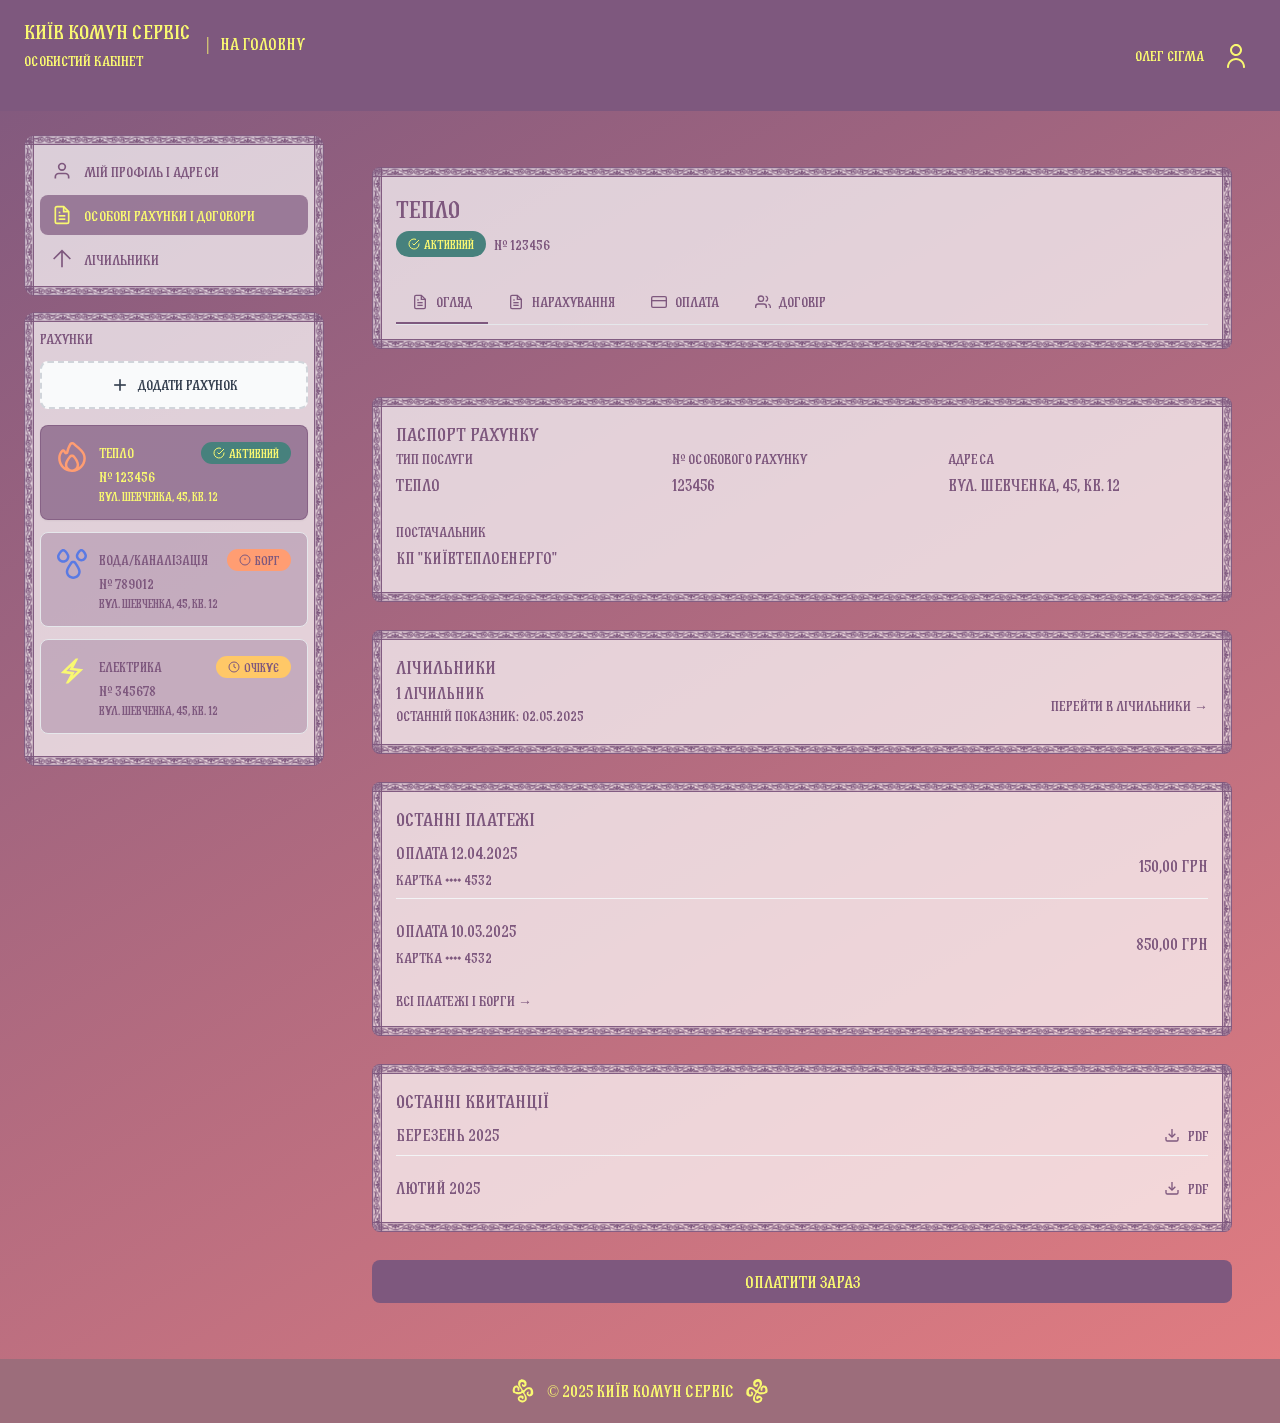
==== commit 91bbe185: "Add files via upload" ====
--- a/accounts.html
+++ b/accounts.html
@@ -6,7 +6,7 @@
     <title>Київ Комун Сервіс - Рахунки</title>
     <link rel="stylesheet" href="css/styles.css">
 </head>
-<body>
+<body class="my-gradient-bg">
     <!-- Header -->
     <header class="header">
         <div class="header-container">
--- a/css/styles.css
+++ b/css/styles.css
@@ -107,12 +107,21 @@
     right: 0;
 }
 
+.decor-frame {
+    border: none;
+    box-shadow: none;
+    background-image: url('../Assets/top.png'), url('../Assets/bottom.png'), url('../Assets/left.png'), url('../Assets/right.png');
+    background-position: top center, bottom center, left center, right center;
+    background-repeat: repeat-x, repeat-x, repeat-y, repeat-y;
+    background-size: auto 10px, auto 10px, 10px auto, 10px auto;
+}
+
 /* =========================
    2. ХЕДЕР 
    ========================= */
 
 .header {
-    background: #7E587E;
+    background: var(--mauve);
     border-bottom: none;
     position: sticky;
     top: 0;
@@ -147,7 +156,7 @@
 .header-title {
     font-size: 1.25rem;
     font-weight: 700;
-    color: var(--lemon-light);
+    color: var(--lemon-light); 
 }
 .back-home-wrapper {
     display: flex;
@@ -157,13 +166,13 @@
 }
 
 .divider {
-    color: #F9F871;
+    color: var(--lemon-light);
     font-weight: 300;
     font-size: 18px; 
 }
 
 .back-home-link {
-    color: #F9F871; 
+    color: var(--lemon-light); 
     text-decoration: none;
     font-weight: 600;  
     font-size: 16px;   
@@ -171,14 +180,14 @@
 }
 
 .back-home-link:hover {
-    color: #F9F871;
+    color: var(--lemon-light);
 }
 
 /* Для головної: логотип,Контакти,юзер */
 .logo {
     font-size: 1.25rem;
     font-weight: 700;
-    color: #F9F871; 
+    color: var(--lemon-light); 
     cursor: pointer;
     transition: color 0.2s;
 }
@@ -222,17 +231,17 @@
 .user-name {
     font-size: 0.875rem;
     font-weight: 500;
-    color: #F9F871; 
+    color: var(--lemon-light); 
 }
 
 .user-subtitle {
     font-size: 0.75rem;
-    color: #F9F871;
+    color: var(--lemon-light);
 }
 
 .logout-btn {
     font-size: 0.75rem;
-    color: #F9F871; 
+    color: var(--lemon-light); 
     background: none;
     border: none;
     cursor: pointer;
@@ -264,12 +273,12 @@
 }
 
 .contacts-btn {
-    color: #1f2937;
+    color: var(--lemon-light);
     transition: color 0.2s;
 }
 
 .contacts-btn:hover {
-    color: #2563eb;
+    color: #ffc;
 }
 
 .contacts-panel {
@@ -300,8 +309,6 @@
     font-size: 0.9rem;
 }
 
-
-
 /* =========================
    4. ГОЛОВНА СТОРІНКА (index.html)
    ========================= */
@@ -310,24 +317,24 @@
     max-width: 1280px;
     margin: 0 auto;
     padding: 2rem 1.5rem;
-}
-
-/* Карусель новин */
+    background-color: transparent;
+}
+
 .news-carousel {
-    background: #f9fafb;
-    border-radius: 0.5rem;
-    padding: 2rem 1rem;
+    background: transparent; 
+    border-radius: 0.5rem;
+    padding: 0; 
     margin-bottom: 2rem;
     position: relative;
     overflow: hidden;
 }
 
-/* Контейнер з картками */
 .news-wrapper {
     display: flex;
     gap: 1rem;
-    padding: 0 3rem;
+    padding: 2rem 0; 
     overflow: hidden;
+    justify-content: center;
 }
 
 /* Для логіки карусель*/
@@ -348,6 +355,11 @@
     border-radius: 0.5rem;
     padding: 1.5rem;
     box-shadow: 0 1px 3px rgba(0,0,0,0.1);
+    height: 280px; 
+    display: flex;
+    align-items: center;
+    justify-content: center;
+    flex-direction: column;
 }
 
 .news-image {
@@ -355,7 +367,7 @@
     background: #e5e7eb;
     border-radius: 0.5rem;
     margin-bottom: 1rem;
-    display: flex;
+    display: flex !important; 
     align-items: center;
     justify-content: center;
 }
@@ -365,13 +377,17 @@
     text-align: center;
     margin-bottom: 0.5rem;
     font-size: 1rem;
+    display: block !important; 
+    color: #111827; 
 }
 
 .news-content {
     font-size: 0.875rem;
     color: #6b7280;
     text-align: center;
-}
+    display: block !important; 
+}
+
 
 /* Стрілки каруселі */
 .carousel-btn {
@@ -387,10 +403,11 @@
     cursor: pointer;
     z-index: 10;
     transition: all 0.2s;
+    color: #4c1d95; 
 }
 
 .carousel-btn:hover {
-    background: #f9fafb;
+    background: #e5e7eb;
     box-shadow: 0 4px 12px rgba(0,0,0,0.2);
 }
 
@@ -404,14 +421,15 @@
 
 /* Швидкі дії */
 .quick-actions {
-    display: grid;
-    grid-template-columns: repeat(auto-fit, minmax(200px, 1fr));
+    display: flex; 
+    flex-wrap: wrap;
     gap: 1rem;
     margin-bottom: 2rem;
 }
 
 .action-btn {
-    background: #d1d5db;
+    flex: 1 1 calc(25% - 0.75rem); 
+    background: var(--mauve);
     padding: 1.5rem 1rem;
     border-radius: 0.5rem;
     text-align: center;
@@ -420,16 +438,17 @@
     border: none;
     transition: background 0.2s;
     font-size: 0.9rem;
+    color: var(--lemon-light); 
 }
 
 .action-btn:hover {
-    background: #9ca3af;
-}
-
-/* Нижня сітка */
+    background: var(--mauve-50);
+}
+
+
+/* Home Grid (Flexbox) */
 .home-grid {
-    display: grid;
-    grid-template-columns: 1fr 2fr;
+    display: flex; 
     gap: 1rem;
 }
 
@@ -437,6 +456,11 @@
     display: flex;
     flex-direction: column;
     gap: 1rem;
+    flex: 1; 
+}
+
+.home-grid > *:not(.grid-left) {
+    flex: 2; 
 }
 
 .info-card {
@@ -474,27 +498,77 @@
 }
 
 .left-btn {
-    flex: 1; 
-    background: white;
-    border: 1px solid #e5e7eb;
+    flex: 1 1 100%; 
+    background-color: #fdf2f8; 
+    
+    /* Рамка */
+    border: none;
+    box-shadow: none;
+    background-image: 
+        url('../Assets/top.png'), 
+        url('../Assets/bottom.png'), 
+        url('../Assets/left.png'), 
+        url('../Assets/right.png');
+    background-position: 
+        top center, 
+        bottom center, 
+        left center, 
+        right center;
+    background-repeat: 
+        repeat-x, 
+        repeat-x, 
+        repeat-y, 
+        repeat-y;
+    background-size: 
+        auto 10px, 
+        auto 10px, 
+        10px auto, 
+        10px auto; 
+    
     border-radius: 12px;
     padding: 32px;
     font-size: 20px;
     font-weight: 600;
     text-align: center;
     cursor: pointer;
-    transition: background 0.2s, border-color 0.2s;
+    transition: background-color 0.2s;
+    color: #4c1d95; 
 }
 
 .left-btn:hover {
-    background: #f9fafb;
+    background-color: #fce7f3;
 }
 
 /* FAQ  */
 .faq-container {
     flex: 3;               
-    background: white;
-    border: 1px solid #e5e7eb;
+    background-color: #fdf2f8; 
+    
+    /* Рамка */
+    border: none;
+    box-shadow: none;
+    background-image: 
+        url('../Assets/top.png'), 
+        url('../Assets/bottom.png'), 
+        url('../Assets/left.png'), 
+        url('../Assets/right.png');
+    background-position: 
+        top center, 
+        bottom center, 
+        left center, 
+        right center;
+    background-repeat: 
+        repeat-x, 
+        repeat-x, 
+        repeat-y, 
+        repeat-y;
+    background-size: 
+        auto 10px, 
+        auto 10px, 
+        10px auto, 
+        10px auto; 
+
+    
     border-radius: 12px;
     padding: 24px;
     display: flex;
@@ -505,10 +579,11 @@
     font-size: 1.75rem;
     font-weight: 700;
     margin-bottom: 1.5rem;
+    color: #4c1d95;
 }
 
 .faq-item {
-    border-bottom: 1px solid #e5e7eb;
+    border-bottom: 1px solid #e9d5ff; 
 }
 
 .faq-question-btn {
@@ -522,10 +597,11 @@
     align-items: center;
     text-align: left;
     transition: background 0.15s;
+    color: #4c1d95; 
 }
 
 .faq-question-btn:hover {
-    background: #f9fafb;
+    background: #fce7f3;
 }
 
 .faq-question-text {
@@ -552,24 +628,64 @@
     display: block;
 }
 
-/* Adaptive */
-@media (max-width: 900px) {
+
+/* Адаптив для планшетів (до 1024px) */
+@media (max-width: 1024px) {
+    .home-grid {
+        flex-direction: column;
+    }
+
+    .action-btn {
+        flex: 1 1 calc(50% - 0.5rem); 
+    }
+    
     .bottom-section {
-        grid-template-columns: 1fr;
-    }
-}
-
-/* Адаптив головної */
+        flex-direction: column;
+        gap: 1rem;
+    }
+
+    .left-boxes {
+        flex-direction: row; 
+        flex-wrap: wrap;
+        gap: 16px;
+    }
+
+    .left-boxes > .left-btn {
+        flex: 1 1 calc(50% - 8px);
+    }
+}
+
+/* Адаптив для телефонів (до 768px) */
 @media (max-width: 768px) {
-    .home-grid {
-        grid-template-columns: 1fr;
-    }
     
-    .quick-actions {
-        grid-template-columns: repeat(2, 1fr);
-    }
-}
-
+    .action-btn {
+        flex: 1 1 calc(50% - 0.5rem);
+    }
+
+    .left-boxes {
+        flex-direction: column;
+    }
+
+    .left-boxes > .left-btn {
+        flex: 1 1 100%;
+    }
+
+    .main-content {
+        padding: 1rem;
+    }
+
+    .left-btn {
+        padding: 24px;
+        font-size: 18px;
+    }
+}
+
+/* Адаптив для найменших екранів (до 640px) */
+@media (max-width: 640px) {
+    .action-btn {
+        flex: 1 1 100%;
+    }
+}
 
 /* =========================
    5. ЛОГІН (login.html)
@@ -588,28 +704,38 @@
     border-radius: 0.5rem;
     width: 100%;
     max-width: 500px;
-    box-shadow: 0 4px 6px rgba(0,0,0,0.1);
 }
 
 .login-header {
-    background: white;
+    background: var(--mauve);
     padding: 1.5rem;
-    border-bottom: 1px solid #e5e7eb;
+    border-bottom: none; 
     border-radius: 0.5rem 0.5rem 0 0;
 }
 
 .login-header h1 {
     font-size: 1.5rem;
     font-weight: 700;
+    color: var(--lemon-light); 
 }
 
 .login-body {
     padding: 2rem;
+    background: white; 
 }
 
 .login-form-wrapper {
-    background: #e5e7eb;
+    background: var(--mauve-30); 
     padding: 2rem;
+    
+    /* Рамка */
+    border: none;
+    box-shadow: none;
+    background-image: url('../Assets/top.png'), url('../Assets/bottom.png'), url('../Assets/left.png'), url('../Assets/right.png');
+    background-position: top center, bottom center, left center, right center;
+    background-repeat: repeat-x, repeat-x, repeat-y, repeat-y;
+    background-size: auto 10px, auto 10px, 10px auto, 10px auto;
+
     border-radius: 0.5rem;
 }
 
@@ -629,8 +755,8 @@
     display: block;
     font-size: 0.875rem;
     font-weight: 500;
+    color: var(--mauve);
     margin-bottom: 0.5rem;
-    color: var(--mauve);
 }
 
 .form-input {
@@ -645,7 +771,7 @@
 .form-input:focus {
     outline: none;
     border-color: var(--mauve);
-    box-shadow: 0 0 0 3px rgba(37, 99, 235, 0.1);
+    box-shadow: 0 0 0 3px var(--mauve-30); 
 }
 
 
@@ -657,28 +783,34 @@
 .forgot-password button {
     background: none;
     border: none;
-    color: #2563eb;
+    color: #dc2626; 
     font-size: 0.875rem;
     cursor: pointer;
     transition: color 0.2s;
 }
 
 .forgot-password button:hover {
-    color: #1d4ed8;
+    color: #b91c1c; 
 }
 
 /* Кнопки */
 .btn-primary {
     width: 100%;
-    background: var(--mauve);
+    background: var(--mauve); 
     color: var(--lemon-light);
     padding: 0.75rem;
-    border: none;
-    border-radius: 0.5rem;
-    font-weight: 500;
-    cursor: pointer;
-    transition: background 0.2s;
+    border: none; 
+    border-radius: 0.5rem;
+    font-weight: 500;
+    cursor: pointer;
+    transition: background 0.2s, color 0.2s, border-color 0.2s;
     font-size: 1rem;
+}
+
+.btn-primary:hover {
+    background: var(--rosewood); 
+    color: var(--lemon-light);
+    border-color: var(--mauve);
 }
 
 .btn-small {
@@ -748,7 +880,7 @@
 .content-title {
     font-size: 1.25rem;
     font-weight: 700;
-    color: #111827;
+    color: var(--mauve);
     margin: 0;
 }
 
@@ -767,7 +899,14 @@
 .sidebar-card,
 .sidebar-content {
     background-color: rgba(255, 255, 255, 0.7);
-    border: 1px solid #e5e7eb;
+    /* Рамка */
+    border: none;
+    box-shadow: none;
+    background-image: url('../Assets/top.png'), url('../Assets/bottom.png'), url('../Assets/left.png'), url('../Assets/right.png');
+    background-position: top center, bottom center, left center, right center;
+    background-repeat: repeat-x, repeat-x, repeat-y, repeat-y;
+    background-size: auto 10px, auto 10px, 10px auto, 10px auto;
+
     border-radius: 0.75rem;
     padding: 1rem;
     margin-bottom: 1rem;
@@ -837,7 +976,7 @@
 .address-item-sidebar small {
     display: block;
     margin-top: 0.25rem;
-    color: #6b7280;
+    color: var(--mauve);
     font-size: 0.75rem;
 }
 
@@ -866,9 +1005,21 @@
 /* універсальні картки */
 .card {
     background-color: rgba(255, 255, 255, 0.7);
-    border: 1px solid #e5e7eb;
+    /* Рамка */
+    border: none;
+    box-shadow: none;
+    background-image: url('../Assets/top.png'), url('../Assets/bottom.png'), url('../Assets/left.png'), url('../Assets/right.png');
+    background-position: top center, bottom center, left center, right center;
+    background-repeat: repeat-x, repeat-x, repeat-y, repeat-y;
+    background-size: auto 10px, auto 10px, 10px auto, 10px auto;
+
     border-radius: 0.5rem;
     padding: 1.5rem;
+    margin-bottom: 1.75rem; 
+}
+
+.tab-content .card:last-child {
+    margin-bottom: 0;
 }
 
 .card-header {
@@ -902,7 +1053,7 @@
     padding: 1rem;
     border-radius: 0.5rem;
     border: 1px solid #e5e7eb;
-    background: white;
+    background: var(--mauve-30); 
     cursor: pointer;
     transition: all 0.2s;
 }
@@ -912,9 +1063,16 @@
 }
 
 .account-card.active {
-    background: #eff6ff;
-    border-color: #93c5fd;
+    background: var(--mauve-70);
+    border-color: var(--mauve-70);
     box-shadow: 0 1px 2px rgba(0, 0, 0, 0.05);
+}
+
+.account-card.active .account-type,
+.account-card.active .account-number,
+.account-card.active .account-address,
+.account-card.active .account-icon {
+    color: var(--lemon-light) !important;
 }
 
 .account-card-content {
@@ -925,6 +1083,7 @@
 .account-icon {
     font-size: 2rem;
     line-height: 1;
+    color: var(--mauve);
 }
 
 .account-details {
@@ -942,7 +1101,7 @@
 
 .account-type {
     font-weight: 600;
-    color: #111827;
+    color: var(--mauve);
     white-space: nowrap;
     overflow: hidden;
     text-overflow: ellipsis;
@@ -950,13 +1109,13 @@
 
 .account-number {
     font-size: 0.875rem;
-    color: #6b7280;
+    color: var(--mauve);
     margin-bottom: 0.25rem;
 }
 
 .account-address {
     font-size: 0.75rem;
-    color: #9ca3af;
+    color: var(--mauve);
     white-space: nowrap;
     overflow: hidden;
     text-overflow: ellipsis;
@@ -1042,8 +1201,15 @@
 
 /* Верхня частина контенту */
 .content-header {
-    background: white;
-    border: 1px solid #e5e7eb;
+    background: rgba(255, 255, 255, 0.7);
+    /* Рамка */
+    border: none;
+    box-shadow: none;
+    background-image: url('../Assets/top.png'), url('../Assets/bottom.png'), url('../Assets/left.png'), url('../Assets/right.png');
+    background-position: top center, bottom center, left center, right center;
+    background-repeat: repeat-x, repeat-x, repeat-y, repeat-y;
+    background-size: auto 10px, auto 10px, 10px auto, 10px auto;
+
     border-radius: 0.5rem;
     padding: 1.5rem;
     margin-bottom: 1.5rem;
@@ -1060,7 +1226,7 @@
 .content-title {
     font-size: 1.5rem;
     font-weight: 700;
-    color: #111827;
+    color: var(--mauve);
     margin-bottom: 0.25rem;
 }
 
@@ -1072,7 +1238,7 @@
 
 .account-number-display {
     font-size: 0.875rem;
-    color: #6b7280;
+    color: var(--mauve);
 }
 
 /* Таби */
@@ -1093,7 +1259,7 @@
     padding: 0.75rem 1rem;
     font-size: 0.875rem;
     font-weight: 500;
-    color: #6b7280;
+    color: var(--mauve);
     background: none;
     border: none;
     border-bottom: 2px solid transparent;
@@ -1108,14 +1274,14 @@
 }
 
 .tab.active {
-    color: #2563eb;
-    border-bottom-color: #2563eb;
+    color: var(--mauve);
+    border-bottom-color: var(--mauve);
 }
 
 .tab-content {
     display: flex;
     flex-direction: column;
-    gap: 1.5rem;
+    gap: 1.75rem;
 }
 
 /* Сітка в картках */
@@ -1131,14 +1297,13 @@
 
 .field-label {
     font-size: 0.875rem;
-    color: #6b7280;
+    color: var(--mauve);
     margin-bottom: 0.25rem;
 }
 
 .field-value {
     font-size: 1rem;
-    font-weight: 500;
-    color: #111827;
+    color: var(--mauve);
 }
 
 /* Платежі, рахунки */
@@ -1154,14 +1319,15 @@
     gap: 0.5rem;
     font-size: 0.875rem;
     font-weight: 500;
-    color: #2563eb;
+    color: var(--mauve);
     background: none;
     border: none;
     cursor: pointer;
+    transition: color 0.2s;
 }
 
 .link-btn:hover {
-    color: #1d4ed8;
+    color: var(--rosewood);
 }
 
 .payment-list {
@@ -1184,19 +1350,19 @@
 
 .payment-info p:first-child {
     font-size: 1rem;
-    color: #111827;
+    color: var(--mauve);
     margin-bottom: 0.25rem;
 }
 
 .payment-info p:last-child {
     font-size: 0.875rem;
-    color: #6b7280;
+    color: var(--mauve);
 }
 
 .payment-amount {
     font-size: 1rem;
     font-weight: 500;
-    color: #111827;
+    color: var(--mauve);
 }
 
 .bill-item {
@@ -1216,13 +1382,13 @@
 .bill-info p:first-child {
     font-size: 1rem;
     font-weight: 500;
-    color: #111827;
+    color: var(--mauve);
     margin-bottom: 0.25rem;
 }
 
 .bill-info p:last-child {
     font-size: 0.875rem;
-    color: #6b7280;
+    color: var(--mauve);
 }
 
 .bill-actions {
@@ -1232,8 +1398,11 @@
 }
 
 .balance-card {
-    background: #fef2f2;
-    border: 1px solid #fecaca;
+    border: 1px solid var(--rosewood); 
+    box-shadow: none;
+    background-image: none; 
+    
+    background-color: var(--peach-bright);
     border-radius: 0.5rem;
     padding: 1rem;
     margin-bottom: 1rem;
@@ -1241,7 +1410,7 @@
 
 .balance-label {
     font-size: 0.875rem;
-    color: #6b7280;
+    color: var(--mauve);
     margin-bottom: 0.25rem;
 }
 
@@ -1253,24 +1422,36 @@
 
 /* Чекбокси */
 .checkbox-option {
+    border: 1px solid var(--mauve-30); 
+    box-shadow: none;
+    background-image: none;
+
     display: flex;
     align-items: center;
     gap: 0.75rem;
     padding: 1rem;
-    border: 1px solid #e5e7eb;
-    border-radius: 0.5rem;
-    cursor: pointer;
-    transition: background 0.2s;
+    background-color: #f9fafb;
+    border-radius: 0.5rem;
+    cursor: pointer;
+    transition: background 0.2s, border-color 0.2s;
 }
 
 .checkbox-option:hover {
-    background: #f9fafb;
+    background: var(--mauve-30);
+    border-color: var(--mauve);
+}
+
+.checkbox-option.active {
+    background: var(--mauve-30);
+    border-color: var(--mauve-70);
+    box-shadow: 0 0 0 1px var(--mauve-70); 
 }
 
 .checkbox-option input[type="checkbox"] {
     width: 1.25rem;
     height: 1.25rem;
     cursor: pointer;
+    accent-color: var(--mauve);
 }
 
 .checkbox-content {
@@ -1279,18 +1460,22 @@
 
 .checkbox-content p:first-child {
     font-weight: 500;
-    color: #111827;
+    color: var(--mauve);
     margin-bottom: 0.25rem;
 }
 
 .checkbox-content p:last-child {
     font-size: 0.875rem;
-    color: #6b7280;
+    color: var(--mauve);
 }
 
 /* Підсумок і автосписання */
 .total-card {
-    background: #f9fafb;
+    border: 1px solid #e5e7eb;
+    box-shadow: none;
+    background-image: none;
+    
+    background-color: #f9fafb;
     border-radius: 0.5rem;
     padding: 1rem;
     margin-bottom: 1.5rem;
@@ -1304,18 +1489,21 @@
 
 .total-label {
     font-size: 1rem;
-    color: #6b7280;
+    color: var(--mauve);
 }
 
 .total-amount {
     font-size: 1.5rem;
     font-weight: 700;
-    color: #111827;
+    color: var(--mauve);
 }
 
 .autopay-card {
-    background: #f0fdf4;
-    border: 1px solid #bbf7d0;
+    border: 1px solid var(--teal-muted);
+    box-shadow: none;
+    background-image: none;
+
+    background-color: var(--teal-muted);
     border-radius: 0.5rem;
     padding: 1rem;
 }
@@ -1335,36 +1523,49 @@
 .autopay-info svg {
     width: 1.25rem;
     height: 1.25rem;
-    color: #16a34a;
+    color: var(--lemon-light);
 }
 
 .autopay-text p:first-child {
     font-weight: 500;
-    color: #14532d;
+    color: var(--lemon-light);
     margin-bottom: 0.25rem;
 }
 
 .autopay-text p:last-child {
     font-size: 0.875rem;
-    color: #15803d;
+    color: var(--lemon-light);
 }
 
 /* Небезпечні дії */
 .danger-card {
-    background: #fef2f2;
-    border: 1px solid #fecaca;
+    border: 1px solid var(--mauve-70);
+    box-shadow: none;
+    background-image: none;
+
+    background-color: var(--mauve-70);
     border-radius: 0.5rem;
     padding: 1.5rem;
 }
 
 .danger-card .card-title {
-    color: #7f1d1d;
+    color: var(--lemon-light);
 }
 
 .danger-card p {
     font-size: 0.875rem;
-    color: #991b1b;
+    color: var(--lemon-light);
     margin-bottom: 1rem;
+}
+
+.danger-card .btn-danger {
+    background: var(--mauve);
+    color: var(--lemon-light);
+}
+
+.danger-card .btn-danger:hover {
+    background: var(--rosewood);
+    color: var(--lemon-light);
 }
 
 .document-item {
@@ -1378,7 +1579,7 @@
 
 .document-item span {
     font-size: 0.875rem;
-    color: #111827;
+    color: var(--mauve);
 }
 
 .select-input {
